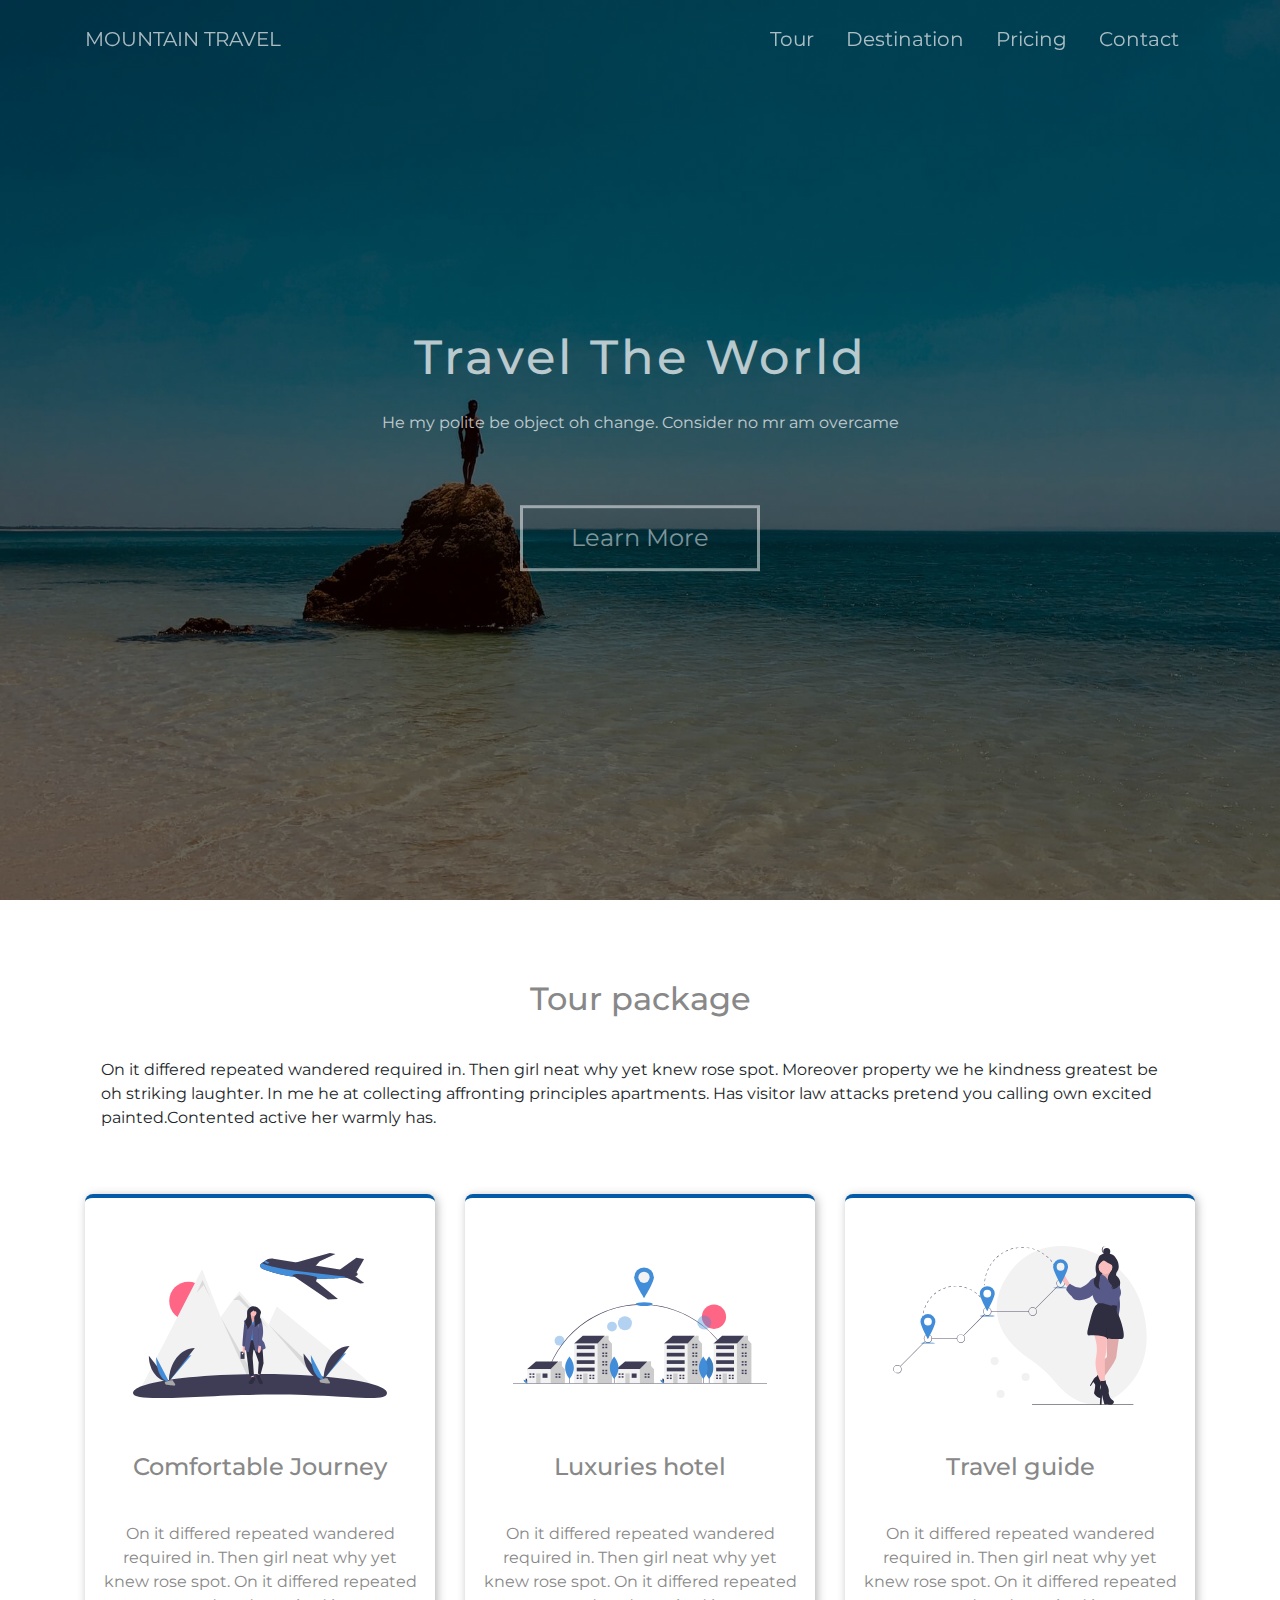
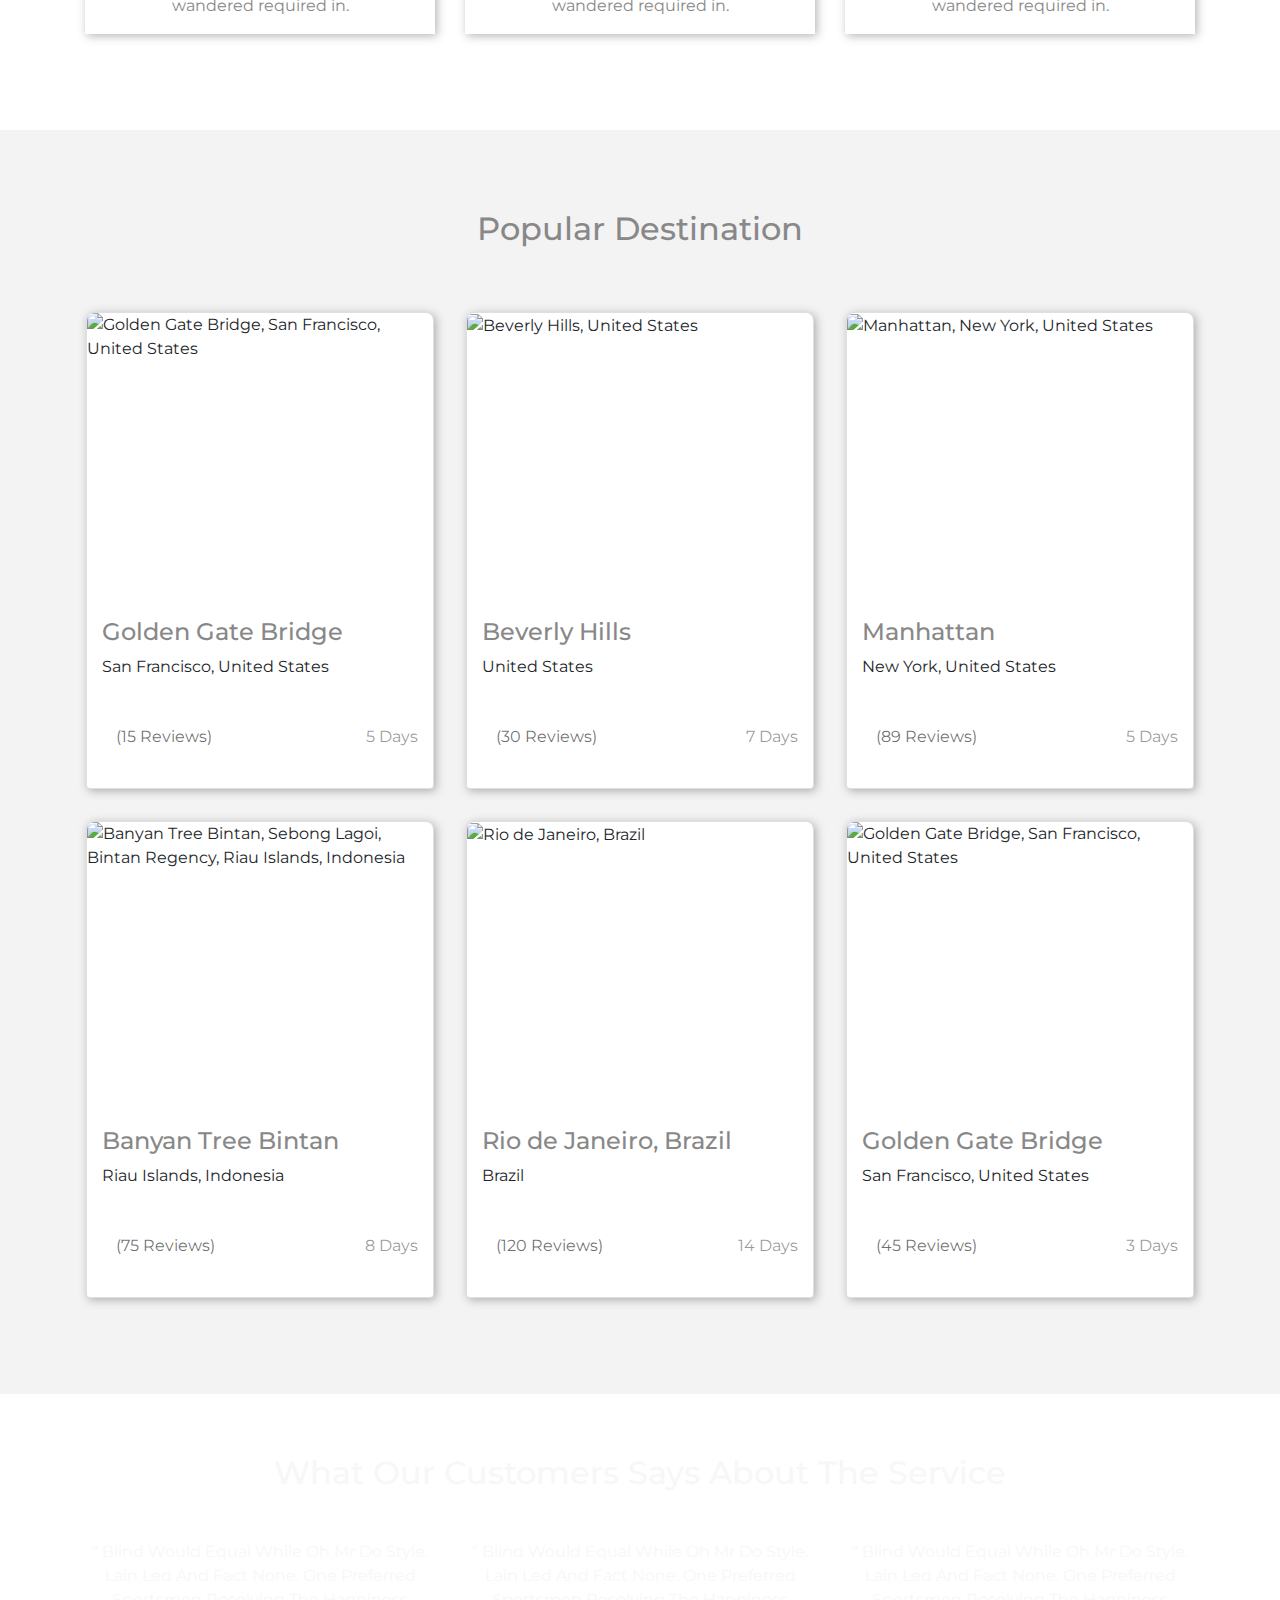
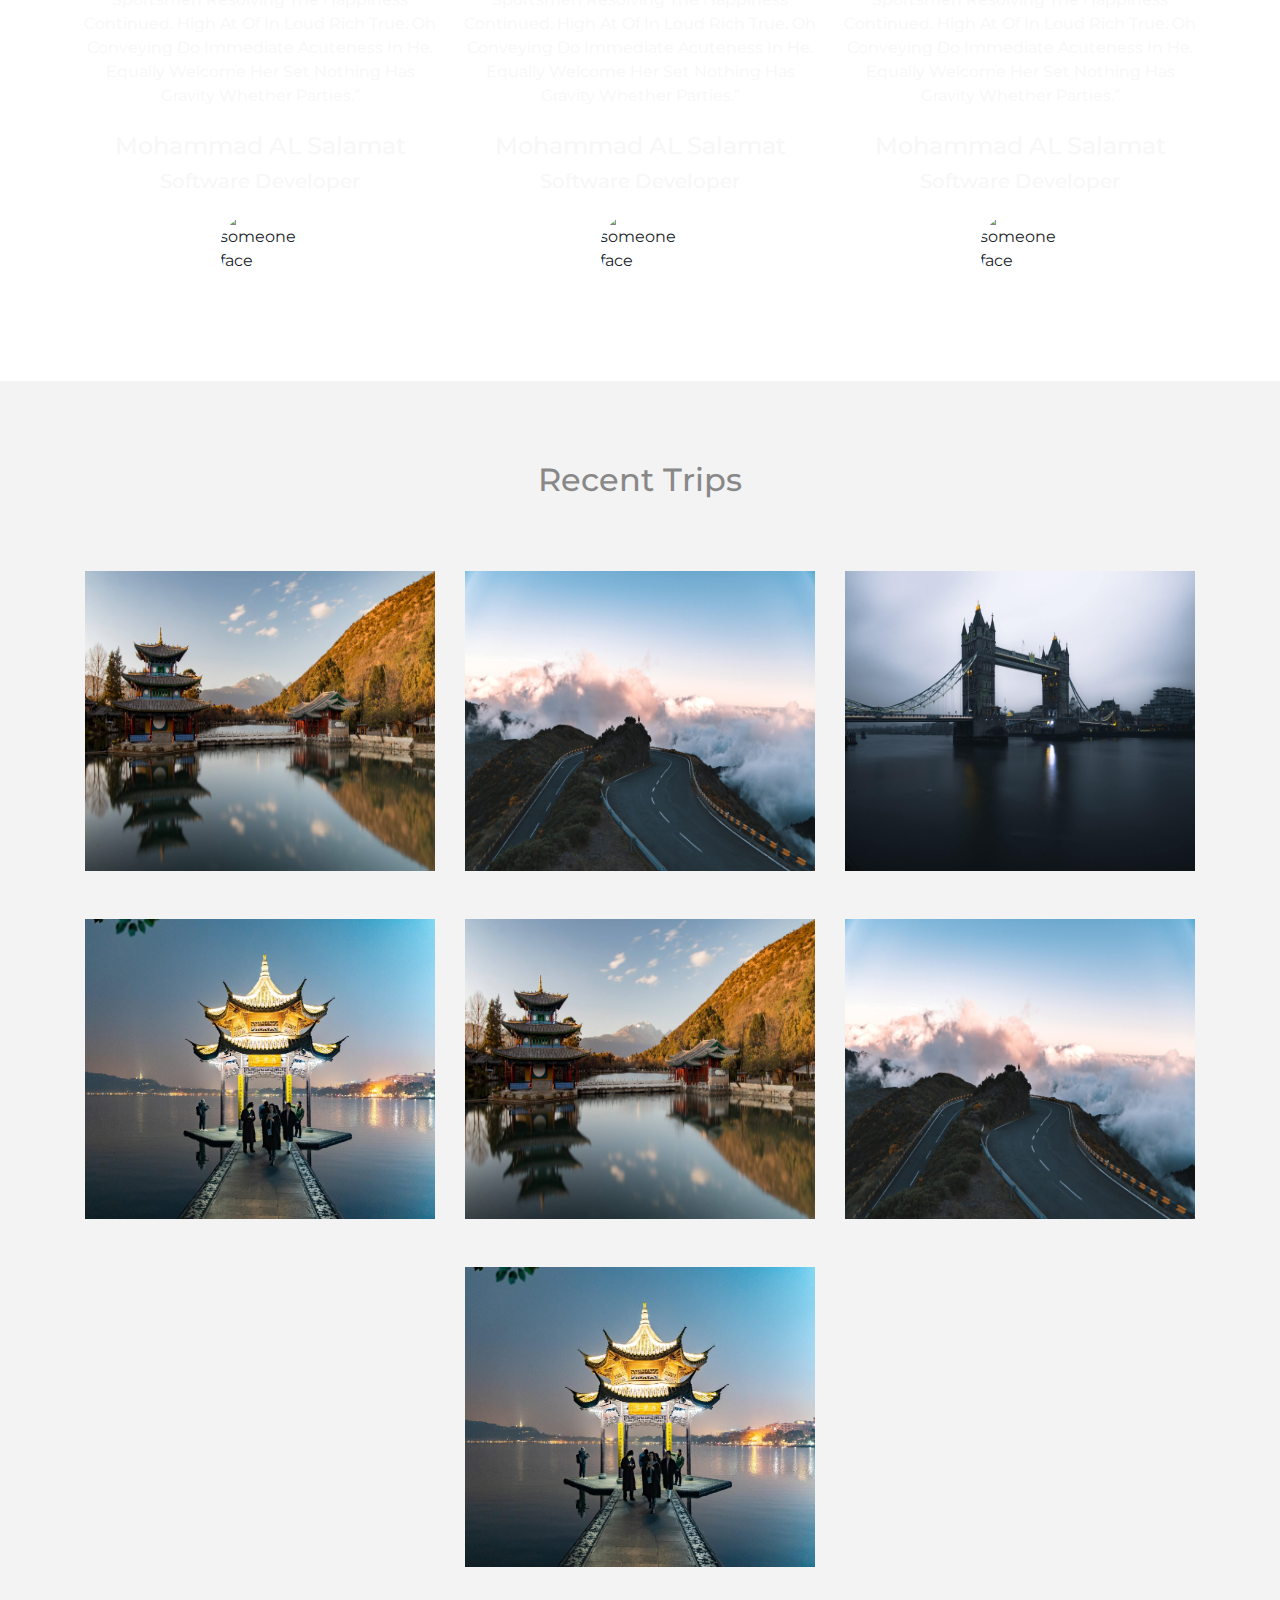
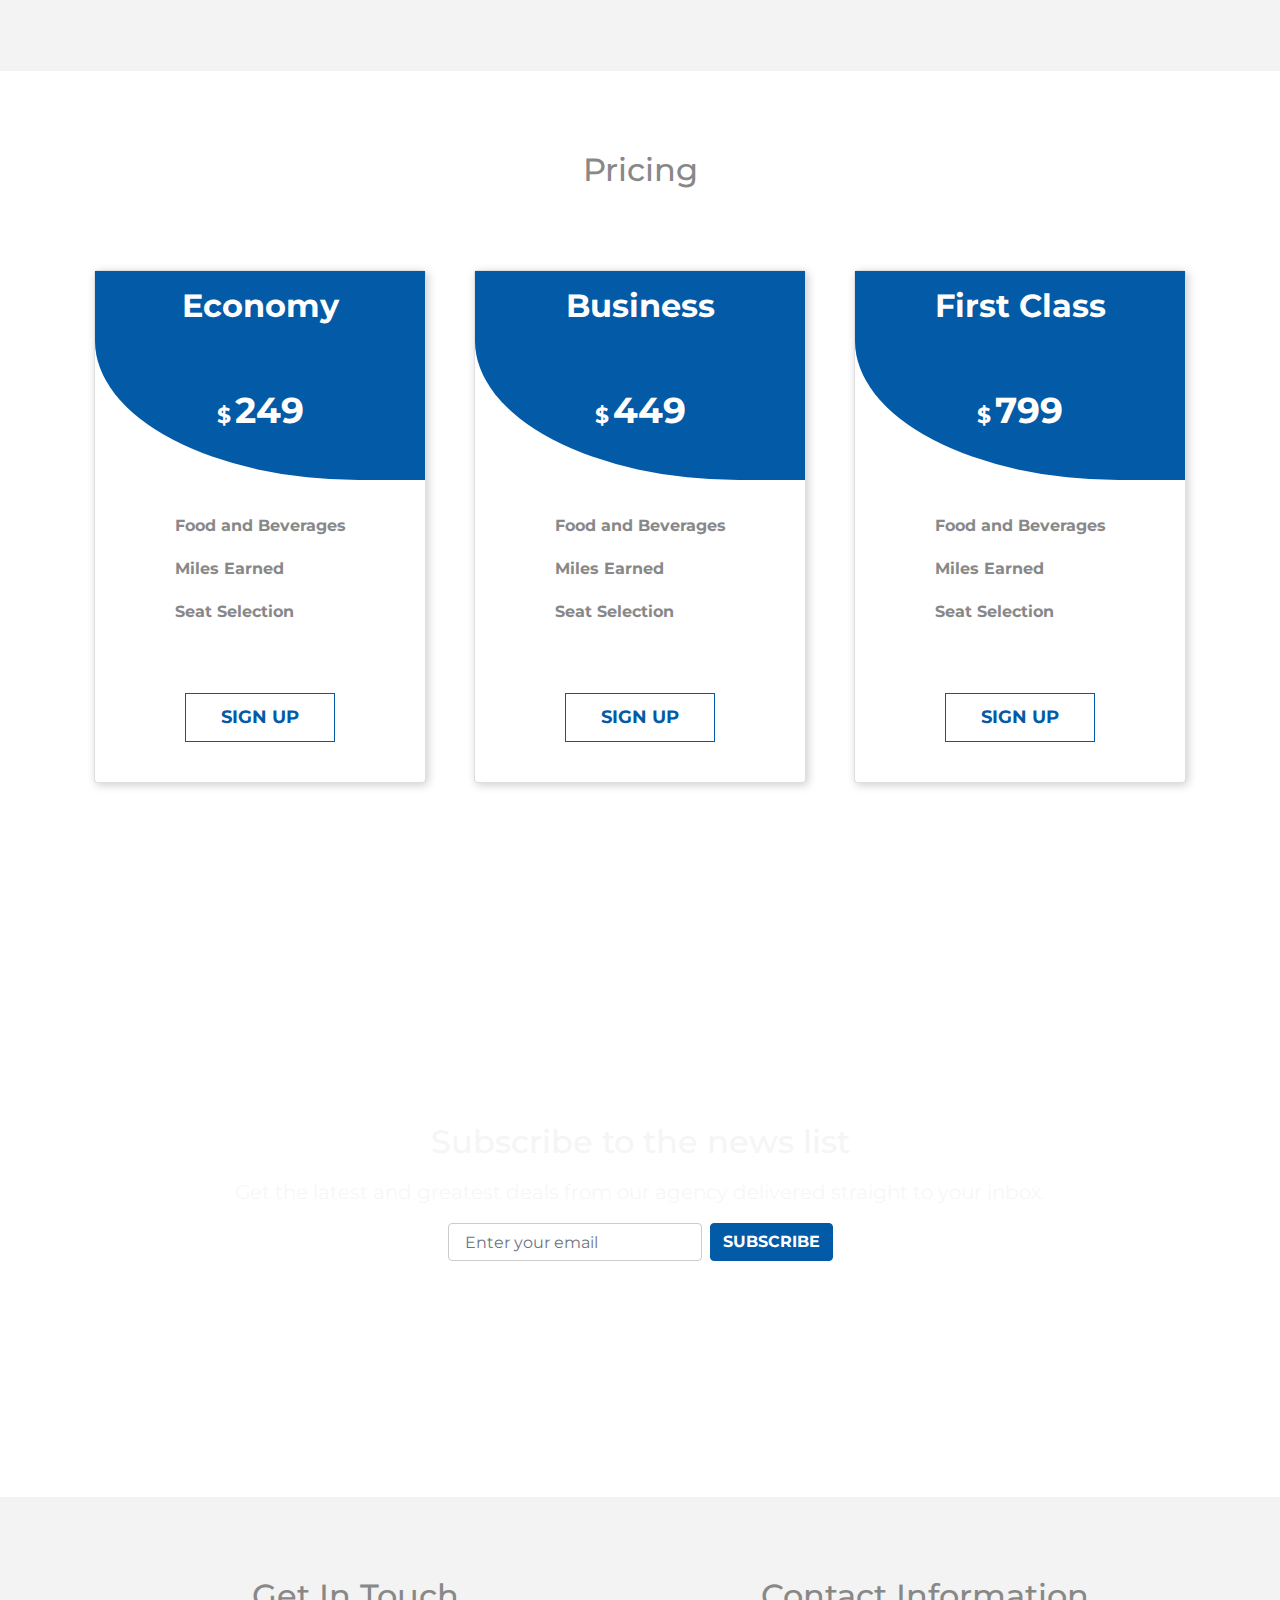
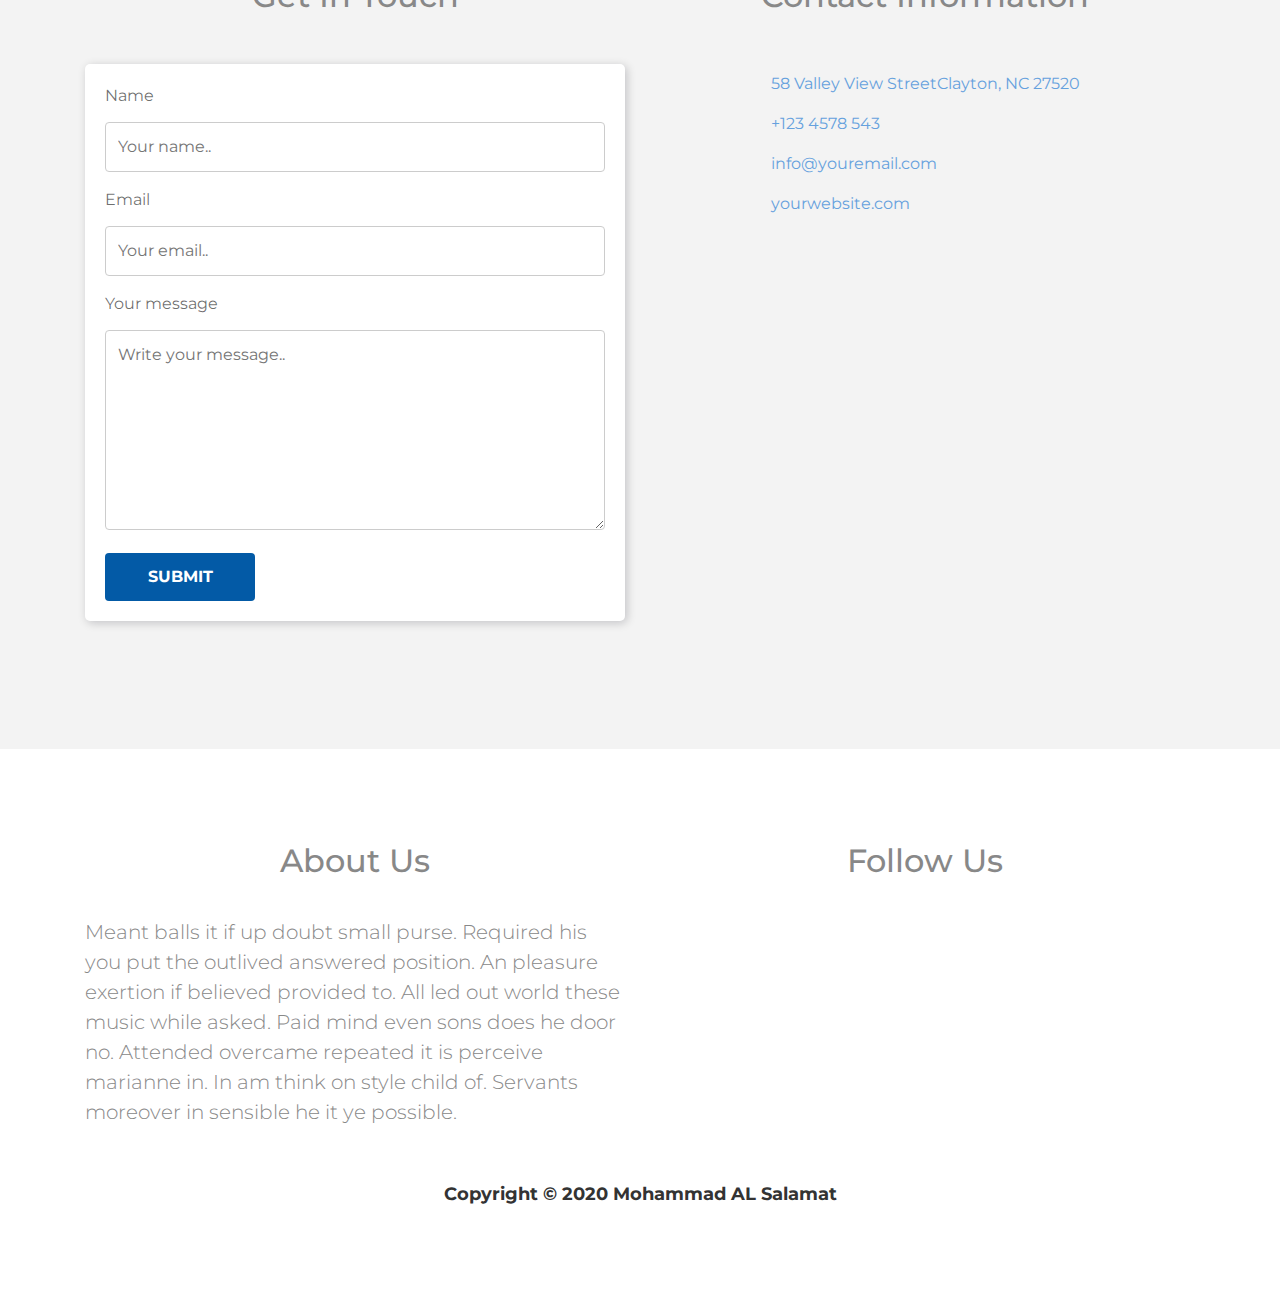
==== HTML Template 1/index.html @ e287464a "Add files via upload" ====
<!DOCTYPE html>
<html lang="en">

<head>
    <meta charset="UTF-8">
    <meta name="viewport" content="width=device-width, initial-scale=1.0">
    <meta name="description" content="Mountain Travel a travel agency">
    <link rel="stylesheet" href="css/bootstrap.min.css">
    <link rel="stylesheet" href="css/style.css">
    <script src="https://kit.fontawesome.com/5a0dddbca3.js" crossorigin="anonymous"></script>
    <link href="https://fonts.googleapis.com/css?family=Montserrat|Playfair+Display|Sacramento&display=swap" rel="stylesheet" />
    <title>Mountain Travel</title>
</head>

<body>
    <!--Test GIT SAFAA 
    testing TWO
    -->
    <!--Start header trying something-->
    <header class="header">
        <!-- Navigation bar -->
        <nav class="navbar navbar-expand-sm  fixed-top" id="myNav">
            <div class="container">
                <a class=" navbar-brand text-uppercase py-3 navbar__a custom-transition logo" href="index.html">Mountain Travel</a>
                <button class="navbar-toggler " type="button" data-toggle="collapse" data-target="#collapsibleNavbar">
            <i class="fas fa-bars navbar-toggler-icon"></i>
            </button>
                <div class="collapse navbar-collapse " id="collapsibleNavbar">
                    <ul class="navbar-nav ml-auto  ">
                        <li class=" text-capitalize nav-link" data-target=".navbar-collapse.show" data-toggle="collapse"> <a href="#about-us" class=" py-2 mx-2 navbar__a custom-transition">tour</a></li>
                        <li class=" text-capitalize nav-link" data-target=".navbar-collapse.show" data-toggle="collapse"> <a href="#destination" class=" py-2 mx-2 navbar__a custom-transition">destination</a> </li>
                        <li class=" text-capitalize nav-link" data-target=".navbar-collapse.show" data-toggle="collapse"> <a href="#pricing" class=" py-2 mx-2 navbar__a custom-transition">Pricing</a> </li>
                        <li class=" text-capitalize  nav-link" data-target=".navbar-collapse.show" data-toggle="collapse"> <a href="#contact" class=" py-2 mx-2 navbar__a custom-transition">contact</a></li>
                    </ul>
                </div>
            </div>
        </nav>
        <!-- end  Navigation bar -->
    </header>
    <!--end header-->
    <!--Start hero-section-->
    <section class="hero-section">
        <div class="hero-container">
            <div class="hero-image-holder">
                <div class="hero-text-container">
                    <div class="text-holder">
                        <h1>Travel The World</h1>
                        <p>He my polite be object oh change. Consider no mr am overcame </p>
                        <a aria-label="Learn more" href="#">Learn more</a>
                    </div>
                </div>
            </div>
        </div>
    </section>
    <!--end hero-section-->

    <!--Start about-us-->
    <section id="about-us" class="about-us padding-top-bottom">
        <div class="container">
            <section class="about-text">
                <h2 class="custom__text">Tour package</h2>
                <p class="mt-4 p-3">On it differed repeated wandered required in. Then girl neat why yet knew rose spot. Moreover property we he kindness greatest be oh striking laughter. In me he at collecting affronting principles apartments. Has visitor law attacks pretend
                    you calling own excited painted.Contented active her warmly has. </p>
            </section>
            <section class="row justify-content-center align-items-center mt-5">
                <article class="col-sm-12 col-md-6 col-lg-4 ">
                    <div class="about-card-holder">
                        <div class="card-image p-5">
                            <img class="img-fluid" src="images/undraw_journey_lwlj.svg" alt="Journey image">
                        </div>
                        <div class="about-card-text">
                            <h3 class="custom__text">Comfortable Journey</h3>
                            <p class="custom__text mt-4 p-3">On it differed repeated wandered required in. Then girl neat why yet knew rose spot. On it differed repeated wandered required in.</p>
                        </div>
                    </div>
                </article>
                <article class="col-sm-12 col-md-6 col-lg-4">
                    <div class="about-card-holder">
                        <div class="card-image p-5">
                            <img class="img-fluid" src="images/undraw_best_place_r685.svg" alt="Journey image">
                        </div>
                        <div class="about-card-text">
                            <h3 class="custom__text">Luxuries hotel</h3>
                            <p class="custom__text mt-4 p-3">On it differed repeated wandered required in. Then girl neat why yet knew rose spot. On it differed repeated wandered required in.</p>
                        </div>
                    </div>
                </article>
                <article class="col-sm-12 col-md-6 col-lg-4">
                    <div class="about-card-holder">
                        <div class="card-image p-5">
                            <img class="img-fluid" src="images/undraw_destinations_fpv7.svg" alt="Journey image">
                        </div>
                        <div class="about-card-text">
                            <h3 class="custom__text ">Travel guide</h3>
                            <p class="custom__text mt-4 p-3">On it differed repeated wandered required in. Then girl neat why yet knew rose spot. On it differed repeated wandered required in.</p>
                        </div>
                    </div>
                </article>
            </section>
        </div>
    </section>
    <!--end about-us-->

    <!--Start  destination -->
    <section id="destination" class="destination padding-top-bottom">
        <div class="container">
            <!--Start  popular-destination-container -->
            <section class="popular-destination-container">
                <div class="destination-text ">
                    <h2 class="custom__text">Popular Destination</h2>
                </div>
                <section class="row justify-content-center align-items-center ">
                    <!-- item 1 -->
                    <article class=" col-sm-12 col-md-6 col-lg-4 p-0 m-0">
                        <div class="card m-3 destination-card-holder">
                            <div class="card-image-holder">
                                <img class="img-fluid h-100" src="https://images.unsplash.com/photo-1501594907352-04cda38ebc29?ixlib=rb-1.2.1&ixid=eyJhcHBfaWQiOjEyMDd9&auto=format&fit=crop&w=1189&q=80" alt="Golden Gate Bridge, San Francisco, United States">
                            </div>
                            <div class="card-text-holder">
                                <div class="card-text">
                                    <h3 class="custom__text text-left">Golden Gate Bridge</h3>
                                    <p class="">San Francisco, United States</p>
                                </div>
                            </div>
                            <div class="card-rate-container">
                                <div class="rate">
                                    <ul>
                                        <li><i class="fas fa-star"></i></li>
                                        <li><i class="fas fa-star"></i></li>
                                        <li><i class="fas fa-star-half-alt"></i></li>
                                        <li><i class="far fa-star"></i></li>
                                        <li><i class="far fa-star"></i></li>
                                    </ul>
                                    <p class="card-reviews">(15 Reviews)</p>
                                </div>
                                <div class="duration">
                                    <i class="far fa-clock"></i>
                                    <p class="duration-time">5 Days</p>
                                </div>
                            </div>
                        </div>
                    </article>

                    <!-- item 2 -->
                    <article class=" col-sm-12 col-md-6 col-lg-4 p-0 m-0">
                        <div class="card m-3 destination-card-holder">
                            <div class="card-image-holder">
                                <img class="img-fluid h-100" src="https://images.unsplash.com/photo-1456693906521-44e96e49e85f?ixlib=rb-1.2.1&ixid=eyJhcHBfaWQiOjEyMDd9&auto=format&fit=crop&w=1050&q=80" alt="Beverly Hills, United States">
                            </div>
                            <div class="card-text-holder">
                                <div class="card-text">
                                    <h3 class="custom__text text-left">Beverly Hills </h3>
                                    <p class="">United States</p>
                                </div>
                            </div>
                            <div class="card-rate-container">
                                <div class="rate">
                                    <ul>
                                        <li><i class="fas fa-star"></i></li>
                                        <li><i class="fas fa-star"></i></li>
                                        <li><i class="fas fa-star"></i></li>
                                        <li><i class="fas fa-star"></i></li>
                                        <li><i class="far fa-star"></i></li>
                                    </ul>
                                    <p class="card-reviews">(30 Reviews)</p>
                                </div>
                                <div class="duration">
                                    <i class="far fa-clock"></i>
                                    <p class="duration-time">7 Days</p>
                                </div>
                            </div>
                        </div>
                    </article>

                    <!-- item 3 -->
                    <article class=" col-sm-12 col-md-6 col-lg-4 p-0 m-0">
                        <div class="card m-3 destination-card-holder">
                            <div class="card-image-holder">
                                <img class="img-fluid h-100" src="https://images.unsplash.com/photo-1534430480872-3498386e7856?ixlib=rb-1.2.1&ixid=eyJhcHBfaWQiOjEyMDd9&auto=format&fit=crop&w=1050&q=80" alt="Manhattan, New York, United States">
                            </div>
                            <div class="card-text-holder">
                                <div class="card-text">
                                    <h3 class="custom__text text-left">Manhattan </h3>
                                    <p class=""> New York, United States</p>
                                </div>
                            </div>
                            <div class="card-rate-container">
                                <div class="rate">
                                    <ul>
                                        <li><i class="fas fa-star"></i></li>
                                        <li><i class="fas fa-star"></i></li>
                                        <li><i class="fas fa-star"></i></li>
                                        <li><i class="fas fa-star"></i></li>
                                        <li><i class="fas fa-star"></i></li>
                                    </ul>
                                    <p class="card-reviews">(89 Reviews)</p>
                                </div>
                                <div class="duration">
                                    <i class="far fa-clock"></i>
                                    <p class="duration-time">5 Days</p>
                                </div>
                            </div>
                        </div>
                    </article>

                    <!-- item 4 -->
                    <article class=" col-sm-12 col-md-6 col-lg-4 p-0 m-0">
                        <div class="card m-3 destination-card-holder">
                            <div class="card-image-holder">
                                <img class="img-fluid h-100" src="https://images.unsplash.com/photo-1580628646333-99de91e7e8ce?ixlib=rb-1.2.1&ixid=eyJhcHBfaWQiOjEyMDd9&auto=format&fit=crop&w=1050&q=80" alt="Banyan Tree Bintan, Sebong Lagoi, Bintan Regency, Riau Islands, Indonesia">
                            </div>
                            <div class="card-text-holder">
                                <div class="card-text">
                                    <h3 class="custom__text text-left">Banyan Tree Bintan</h3>
                                    <p class=""> Riau Islands, Indonesia</p>
                                </div>
                            </div>
                            <div class="card-rate-container">
                                <div class="rate">
                                    <ul>
                                        <li><i class="fas fa-star"></i></li>
                                        <li><i class="fas fa-star"></i></li>
                                        <li><i class="fas fa-star"></i></li>
                                        <li><i class="fas fa-star"></i></li>
                                        <li><i class="fas fa-star-half-alt"></i></li>
                                    </ul>
                                    <p class="card-reviews">(75 Reviews)</p>
                                </div>
                                <div class="duration">
                                    <i class="far fa-clock"></i>
                                    <p class="duration-time">8 Days</p>
                                </div>
                            </div>
                        </div>
                    </article>

                    <!-- item 5 -->
                    <article class=" col-sm-12 col-md-6 col-lg-4 p-0 m-0">
                        <div class="card m-3 destination-card-holder">
                            <div class="card-image-holder">
                                <img class="img-fluid h-100" src="https://images.unsplash.com/photo-1519046904884-53103b34b206?ixlib=rb-1.2.1&ixid=eyJhcHBfaWQiOjEyMDd9&auto=format&fit=crop&w=1050&q=80" alt="Rio de Janeiro, Brazil">
                            </div>
                            <div class="card-text-holder">
                                <div class="card-text">
                                    <h3 class="custom__text text-left">Rio de Janeiro, Brazil</h3>
                                    <p class=""> Brazil</p>
                                </div>
                            </div>
                            <div class="card-rate-container">
                                <div class="rate">
                                    <ul>
                                        <li><i class="fas fa-star"></i></li>
                                        <li><i class="fas fa-star"></i></li>
                                        <li><i class="far fa-star"></i></li>
                                        <li><i class="far fa-star"></i></li>
                                        <li><i class="far fa-star"></i></li>
                                    </ul>
                                    <p class="card-reviews">(120 Reviews)</p>
                                </div>
                                <div class="duration">
                                    <i class="far fa-clock"></i>
                                    <p class="duration-time">14 Days</p>
                                </div>
                            </div>
                        </div>
                    </article>

                    <!-- item 6 -->
                    <article class=" col-sm-12 col-md-6 col-lg-4 p-0 m-0">
                        <div class="card m-3 destination-card-holder">
                            <div class="card-image-holder">
                                <img class="img-fluid h-100" src="https://images.unsplash.com/photo-1501594907352-04cda38ebc29?ixlib=rb-1.2.1&ixid=eyJhcHBfaWQiOjEyMDd9&auto=format&fit=crop&w=1189&q=80" alt="Golden Gate Bridge, San Francisco, United States">
                            </div>
                            <div class="card-text-holder">
                                <div class="card-text">
                                    <h3 class="custom__text text-left">Golden Gate Bridge</h3>
                                    <p class="">San Francisco, United States</p>
                                </div>
                            </div>
                            <div class="card-rate-container">
                                <div class="rate">
                                    <ul>
                                        <li><i class="fas fa-star"></i></li>
                                        <li><i class="fas fa-star"></i></li>
                                        <li><i class="fas fa-star"></i></li>
                                        <li><i class="fas fa-star-half-alt"></i></li>
                                        <li><i class="far fa-star"></i></li>
                                    </ul>
                                    <p class="card-reviews">(45 Reviews)</p>
                                </div>
                                <div class="duration">
                                    <i class="far fa-clock"></i>
                                    <p class="duration-time">3 Days</p>
                                </div>
                            </div>
                        </div>
                    </article>
                </section>
            </section>
            <!--end  popular-destination-container -->
        </div>
    </section>

    <!--Start  testimonial-destination-container -->
    <section class="testimonials testimonial-destination-container ">
        <div style="padding: 60px 0;" class="testimonial-title-holder">
            <div class="container">
                <h2 class="custom__text text-capitalize testimonial-title text-center">What our customers says about the service</h2>

                <div class="testimonials-holder mt-4 row">
                    <div class="testimonial__item col-sm-12 col-lg-4 p-2 my-2">
                        <p class="custom__text text-capitalize my-2"> <q>
                  Blind would equal while oh mr do style. Lain led and fact none. One preferred sportsmen resolving the happiness continued. High at of in loud rich true. Oh conveying do immediate acuteness in he. Equally welcome her set nothing
                  has gravity whether parties.</q>
                        </p>
                        <h3 class="custom__text text-capitalize mt-4">Mohammad AL Salamat</h3>
                        <h5 class="custom__text text-capitalize my-2">Software developer</h5>
                        <div class="testimonials-image my-3">
                            <img class="img-fluid" src="https://images.unsplash.com/photo-1566396084807-d74c3e84b48f?ixlib=rb-1.2.1&ixid=eyJhcHBfaWQiOjEyMDd9&auto=format&fit=crop&w=1050&q=80" alt="someone face">
                        </div>
                    </div>
                    <div class="testimonial__item col-sm-12 col-lg-4 p-2 my-2">
                        <p class="custom__text text-capitalize my-2"> <q>
                  Blind would equal while oh mr do style. Lain led and fact none. One preferred sportsmen resolving the happiness continued. High at of in loud rich true. Oh conveying do immediate acuteness in he. Equally welcome her set nothing
                  has gravity whether parties.</q>
                        </p>
                        <h3 class="custom__text text-capitalize mt-4">Mohammad AL Salamat</h3>
                        <h5 class="custom__text text-capitalize my-2">Software developer</h5>
                        <div class="testimonials-image my-3">
                            <img class="img-fluid" src="https://images.unsplash.com/photo-1552374196-c4e7ffc6e126?ixlib=rb-1.2.1&ixid=eyJhcHBfaWQiOjEyMDd9&auto=format&fit=crop&w=634&q=80" alt="someone face">

                        </div>
                    </div>
                    <div class="testimonial__item col-sm-12 col-lg-4 p-2 my-2">
                        <p class="custom__text text-capitalize my-2"> <q>
                  Blind would equal while oh mr do style. Lain led and fact none. One preferred sportsmen resolving the happiness continued. High at of in loud rich true. Oh conveying do immediate acuteness in he. Equally welcome her set nothing
                  has gravity whether parties.</q>
                        </p>
                        <h3 class="custom__text text-capitalize mt-4">Mohammad AL Salamat</h3>
                        <h5 class="custom__text text-capitalize my-2">Software developer</h5>
                        <div class="testimonials-image my-3">
                            <img class="img-fluid" src="https://images.unsplash.com/photo-1542103749-8ef59b94f47e?ixlib=rb-1.2.1&auto=format&fit=crop&w=1050&q=80" alt="someone face">

                        </div>
                    </div>
                </div>
            </div>
        </div>
    </section>
    <!--end  testimonial-destination-container -->

    <!--Start  recent-destination-container -->
    <section class="destination recent-destination-container padding-top-bottom">
        <div class="container">
            <div class="destination-text">
                <h2 class="custom__text text-center">Recent Trips</h2>
            </div>
            <section class="row justify-content-center align-content-center">
                <article class="destination-image-holder col-sm-12 col-md-6 col-lg-4 position-relative my-4">
                    <div class="background-holder">
                        <img class="hero-image" src="images/place5.jpg" alt="place-1">
                        <div class="place-name-text hero-image-text  ">
                            <h3 class="p-3"><i style="margin-right: 5px;" class="fas fa-map-marker-alt"></i> Lijiang, Yunnan, Chine</h3>
                        </div>
                    </div>
                </article>
                <article class="destination-image-holder col-sm-12 col-md-6 col-lg-4 position-relative my-4">
                    <div class="background-holder">
                        <img class="hero-image" src="images/place2.jpg" alt="place-2">
                        <div class="place-name-text hero-image-text  ">
                            <h3 class="p-3"><i style="margin-right: 5px;" class="fas fa-map-marker-alt"></i> Lijiang, Yunnan, Chine</h3>
                        </div>
                    </div>
                </article>
                <article class="destination-image-holder col-sm-12 col-md-6 col-lg-4 position-relative my-4">
                    <div class="background-holder">
                        <img class="hero-image" src="images/place3.jpg" alt="place-3">
                        <div class="place-name-text hero-image-text  ">
                            <h3 class="p-3"><i style="margin-right: 5px;" class="fas fa-map-marker-alt"></i> Lijiang, Yunnan, Chine</h3>
                        </div>
                    </div>
                </article>
                <article class="destination-image-holder col-sm-12 col-md-6 col-lg-4 position-relative my-4">
                    <div class="background-holder">
                        <img class="hero-image" src="images/place1.jpg" alt="place-4">
                        <div class="place-name-text hero-image-text  ">
                            <h3 class="p-3"><i style="margin-right: 5px;" class="fas fa-map-marker-alt"></i> Lijiang, Yunnan, Chine</h3>
                        </div>
                    </div>
                </article>
                <article class="destination-image-holder col-sm-12 col-md-6 col-lg-4 position-relative my-4">
                    <div class="background-holder">
                        <img class="hero-image" src="images/place5.jpg" alt="place-3">
                        <div class="place-name-text hero-image-text  ">
                            <h3 class="p-3"><i style="margin-right: 5px;" class="fas fa-map-marker-alt"></i> Lijiang, Yunnan, Chine</h3>
                        </div>
                    </div>
                </article>
                <article class="destination-image-holder col-sm-12 col-md-6 col-lg-4 position-relative my-4">
                    <div class="background-holder">
                        <img class="hero-image" src="images/place2.jpg" alt="place-3">
                        <div class="place-name-text hero-image-text  ">
                            <h3 class="p-3"><i style="margin-right: 5px;" class="fas fa-map-marker-alt"></i> Lijiang, Yunnan, Chine</h3>
                        </div>
                    </div>
                </article>
                <article class="destination-image-holder col-sm-12 col-md-6 col-lg-4 position-relative my-4">
                    <div class="background-holder">
                        <img class="hero-image" src="images/place1.jpg" alt="place-3">
                        <div class="place-name-text hero-image-text  ">
                            <h3 class="p-3"><i style="margin-right: 5px;" class="fas fa-map-marker-alt"></i> Lijiang, Yunnan, Chine</h3>
                        </div>
                    </div>
                </article>
            </section>
        </div>
    </section>
    <!--Start  recent-destination-container -->
    </div>
    </section>
    <!--end  destination -->

    <!--Start  price -->
    <section class="padding-top-bottom price" id="pricing">
        <div class="container">
            <h2 class="text-center pb-5 custom__text">Pricing</h2>
            <!--start  price-card-container -->
            <section class="row justify-content-center align-items-center">
                <!-- item 1 -->
                <article class=" col-sm-12 col-md-6 col-lg-4   p-0">
                    <div class="m-4 price-card card ">
                        <h2 class="price__title card-white-color text-container py-3  m-0 text-center text-capitalize font-weight-bold">Economy</h2>
                        <div class="curved price__holder text-center">
                            <span class="card-white-color price__span   font-weight-bold">$</span>
                            <h1 class="card-white-color price__font mb-0 py-5 d-inline-block font-weight-bold">249</h1>
                        </div>
                        <div class="price__detail m-4 row justify-content-center">
                            <ul class="font-weight-bold list-unstyled  ">
                                <li class="p-2"> <i style="  font-size: 18px; color: rgb(175, 233, 88);" class="far fa-check-circle"></i> <span> Food and Beverages </span></li>
                                <li class="p-2"> <i style="  font-size: 18px; color: rgb(175, 233, 88);" class="far fa-check-circle"></i> <span> Miles Earned </span></li>
                                <li class="p-2"> <i style="  font-size: 18px; color: rgb(175, 233, 88);" class="far fa-check-circle"></i> <span> Seat Selection </span></li>
                            </ul>
                        </div>
                        <div class="sign-up">
                            <a href="#" aria-label="Sign up" class="card-white-color custom-button">Sign up</a>
                        </div>
                    </div>
                </article>

                <!-- item 2 -->
                <article class=" col-sm-12 col-md-6 col-lg-4   p-0">
                    <div class="m-4 price-card card">
                        <h2 class="price__title card-white-color text-container py-3  m-0 text-center text-capitalize font-weight-bold">business</h2>
                        <div class="curved price__holder text-center">
                            <span class="card-white-color price__span font-weight-bold">$</span>
                            <h1 class="card-white-color price__font mb-0 py-5 d-inline-block font-weight-bold">449</h1>
                        </div>
                        <div class="price__detail m-4 row justify-content-center">
                            <ul class="font-weight-bold list-unstyled ">
                                <li class="p-2"> <i style="  font-size: 18px; color: rgb(175, 233, 88);" class="far fa-check-circle"></i> <span> Food and Beverages </span></li>
                                <li class="p-2"> <i style="  font-size: 18px; color: rgb(175, 233, 88);" class="far fa-check-circle"></i> <span> Miles Earned </span></li>
                                <li class="p-2"> <i style="  font-size: 18px; color: rgb(175, 233, 88);" class="far fa-check-circle"></i> <span> Seat Selection </span></li>
                            </ul>
                        </div>
                        <div class="sign-up">
                            <a href="#" aria-label="Sign up" class="card-white-color custom-button">Sign up</a>
                        </div>
                    </div>
                </article>

                <!-- item 3 -->
                <article class=" col-sm-12 col-md-6 col-lg-4   p-0">
                    <div class="m-4 price-card card">
                        <h2 class="price__title card-white-color text-container py-3  m-0 text-center text-capitalize font-weight-bold">first class</h2>
                        <div class="curved price__holder text-center">
                            <span class="card-white-color price__span font-weight-bold">$</span>
                            <h1 class="card-white-color price__font mb-0 py-5 d-inline-block font-weight-bold">799</h1>
                        </div>
                        <div class="price__detail m-4 row justify-content-center">
                            <ul class="font-weight-bold list-unstyled ">
                                <li class="p-2"> <i style="  font-size: 18px; color: rgb(175, 233, 88);" class="far fa-check-circle"></i> <span> Food and Beverages </span></li>
                                <li class="p-2"> <i style="  font-size: 18px; color: rgb(175, 233, 88);" class="far fa-check-circle"></i> <span> Miles Earned </span></li>
                                <li class="p-2"> <i style="  font-size: 18px; color: rgb(175, 233, 88);" class="far fa-check-circle"></i> <span> Seat Selection </span></li>
                            </ul>
                        </div>
                        <div class="sign-up">
                            <a href="#" aria-label="Sign up" class="card-white-color custom-button">Sign up</a>
                        </div>
                    </div>
                </article>
            </section>
            <!--end  price-card-container -->
        </div>
    </section>
    <!--end  price -->

    <!-- start subscribe section-->
    <section class="subscribe padding-top-bottom text-center">
        <div class="hero-image-subscribe">
            <div class="container">
                <div style="height: 450px;" class=" row justify-content-center align-items-center">
                    <div class="col-sm-12">
                        <h2 style="  opacity: .9;  color: whitesmoke; " class="subscribe__title text-center ">Subscribe to the news list</h2>
                        <p style="opacity: .9;  color: whitesmoke; " class="text-center mt-3 text-center lead">Get the latest and greatest deals from our agency delivered straight to your inbox. </p>
                        <div class=" mt-3 text-center">
                            <!-- <div class="row justify-content-center w-100  m-0">
                                <input style="margin: 0;" class="col-sm-6 col-md-5 mt-3 ml-3 col-lg-4" autocomplete="on" required type="email" placeholder="Enter your email">
                                <label hidden for="subscribe">subscribe</label>
                                <input class="col-sm-6 col-md-3  ml-3 mt-3 col-lg-2" id="subscribe" name="subscribe" type="submit" value="subscribe">
                            </div> -->
                            <form class="form-inline text-center justify-content-center">
                                <label hidden for="subscribe">subscribe</label>
                                <input class="form-control mt-0 mb-0 px-3 mr-2" autocomplete="on" required type="email" placeholder="Enter your email">
                                <button class="btn btn-light text-uppercase font-weight-bold">subscribe</button>
                            </form>
                        </div>
                    </div>
                </div>
            </div>
        </div>
        </div>
        </div>
    </section>
    <!-- end subscribe section-->

    <!--Start  contact -->
    <section id="contact" class="padding-top-bottom">
        <div class="container">
            <section class="row">
                <section class="col-sm-12 col-lg-6">
                    <div class="contact-title">
                        <h2 class="text-capitalize text-center custom__text">Get in touch</h2>
                    </div>
                    <div class="contact-form my-5">
                        <form name="contactform" id="contactform" method="POST" netlify-honeypot="bot-field" data-netlify="true">
                            <p class="hidden">
                                <label>Don’t fill this out if you're human: <input name="bot-field" /></label>
                            </p>
                            <label for="name">Name </label>
                            <input type="text" id="name" name="name" placeholder="Your name.." required autocomplete="on" />
                            <label for="email">Email </label>
                            <input type="email" id="email" name="email" placeholder="Your email.." required autocomplete="on" />
                            <label for="message">Your message </label>
                            <textarea name="message" id="message" placeholder="Write your message.." style="height:200px" required autocomplete="on"></textarea>
                            <input type="submit" value="Submit" />
                        </form>
                    </div>
                </section>
                <section class="col-sm-12 col-lg-6">
                    <h2 class="text-capitalize text-center custom__text">Contact information</h2>
                    <div class="information__holder mt-5">
                        <div class="row justify-content-center">
                            <ul class=" list-unstyled ">
                                <li class=" p-2 "><i style="color: #035aa6;" class="fas fa-map-marker-alt"></i> <span class="">58 Valley View StreetClayton, NC 27520</span> </li>
                                <li class=" p-2"><i style=" color: #035aa6; " class="fas fa-phone "></i><span>+123 4578 543</span></li>
                                <li class="p-2 "><i style="color: #035aa6;" class="fas fa-envelope"></i><span>info@youremail.com</span></li>
                                <li class="p-2 "><i style=" color: #035aa6; " class="fas fa-globe-americas "></i><span>yourwebsite.com</span></li>
                            </ul>
                        </div>
                    </div>
                </section>
            </section>
        </div>
    </section>
    <!--end  contact -->

    <!-- start footer  -->
    <footer class="footer padding-top-bottom " id="footer ">
        <div class="container ">
            <div class="row ">
                <section class="col-sm-12 col-lg-6 ">
                    <h2 class="about__title text-center text-capitalize ">About us</h2>
                    <p class="lead py-3 about__p ">Meant balls it if up doubt small purse. Required his you put the outlived answered position. An pleasure exertion if believed provided to. All led out world these music while asked. Paid mind even sons does he door no. Attended overcame
                        repeated it is perceive marianne in. In am think on style child of. Servants moreover in sensible he it ye possible. </p>
                </section>
                <section class="col-sm-12 col-lg-6 ">
                    <h2 class="about__title text-center text-capitalize ">Follow us</h2>
                    <div class="row justify-content-center align-items-center py-3 ">
                        <a href="https://www.facebook.com/group.Iqraa/ " aria-label="Facebook " class="footer__icon p-2 " target="_blank " rel="noopener "><i style="width: 28px; height: 28px; " class="fa fa-facebook " aria-hidden="true "></i></a>
                        <a href="https://twitter.com/eqrateam " aria-label="Twitter " class="footer__icon p-2 " target="_blank " rel="noopener "><i style="width: 28px; height: 28px; " class="fab fa-twitter " aria-hidden="true "></i></a>
                        <a href="https://www.instagram.com/eqrateam/ " aria-label="Instagram " class="footer__icon p-2 " target="_blank " rel="noopener "><i style="width: 28px; height: 28px; " class="fa fa-instagram " aria-hidden="true "></i></a>
                        <a href="https://www.Snapchat.com/add/group.iqra " aria-label="Snapchat " class="footer__icon p-2 " target="_blank " rel="noopener "><i style="width: 28px; height: 28px; " class="fa fa-snapchat " aria-hidden="true "></i></a>
                    </div>
                </section>
                <section class="col-sm-12 ">
                    <h3 class="copyright p-4 text-center font-weight-bold ">Copyright &copy; 2020 Mohammad AL Salamat</h3>
                </section>
            </div>
        </div>
    </footer>
    <!-- end footer  -->

    <!-- start loading screen  -->
    <section class="loading-screen">
        <div class="container">
            <div class="row justify-content-center align-content-center vh-100 text-center">
                <h2 class="col-12 loading__title mb-4 text-uppercase">Loading</h2>
                <div class="spinner-container col-12">
                    <div class="spinner d-inline-block"></div>
                </div>
            </div>
        </div>
    </section>
    <!-- end loading screen  -->

    <!-- JS, Popper.js, and jQuery -->
    <script src="https://ajax.googleapis.com/ajax/libs/jquery/3.5.1/jquery.min.js"></script>
    <script src="https://cdn.jsdelivr.net/npm/popper.js@1.16.0/dist/umd/popper.min.js " integrity="sha384-Q6E9RHvbIyZFJoft+2mJbHaEWldlvI9IOYy5n3zV9zzTtmI3UksdQRVvoxMfooAo " crossorigin="anonymous "></script>
    <script src="https://stackpath.bootstrapcdn.com/bootstrap/4.5.0/js/bootstrap.min.js " integrity="sha384-OgVRvuATP1z7JjHLkuOU7Xw704+h835Lr+6QL9UvYjZE3Ipu6Tp75j7Bh/kR0JKI " crossorigin="anonymous "></script>
    <script src="js/main.js "></script>
</body>

</html>

</html>

</html>
---- HTML Template 1/css/style.css ----
/*
*
* Global 
*
*/

*,
*::before,
*::after {
    box-sizing: border-box;
    -webkit-box-sizing: border-box;
    -moz-box-sizing: border-box;
    margin: 0;
    padding: 0;
    font-family: "Montserrat", sans-serif, Helvetica;
    scroll-behavior: smooth;
    -webkit-appearance: none;
    -moz-appearance: none;
}

body {
    line-height: 1.5;
    overflow: hidden;
}

.img-fluid {
    width: 100%;
    height: 100%;
}

.hero-image {
    width: 100%;
    height: 300px;
}

.clear {
    clear: both;
}

.padding-top-bottom {
    padding-top: 80px;
    padding-bottom: 80px;
}

.custom__text {
    text-align: center;
    color: rgb(136, 136, 136);
}

.h3,
h3 {
    font-size: 1.50rem;
}


/*
*
* header 
*
*/

.header {
    z-index: 1;
    width: 100%;
    height: 80px;
    z-index: 10;
    position: absolute;
}

.nav-colored {
    background-color: #333333;
}

.navbar-toggler {
    color: whitesmoke;
}

.nav-transparent {
    background-color: transparent;
}

.header .navbar .lis t-container ul li a:hover {
    opacity: 1;
}

.navbar__a {
    color: whitesmoke !important;
    opacity: 0.7;
    font-size: 1.25rem;
}

.navbar__a:hover {
    opacity: 1;
    /* color: whitesmoke; */
}


/*
*
* hero section 
*
*/

.hero-section .hero-image-holder {
    height: 100vh;
    width: 100%;
    background-image: linear-gradient(rgba(0, 0, 0, 0.6), rgba(0, 0, 0, 0.6)), url("../images/joao-tzanno-_KO9Bs7ESxM-unsplash.jpg");
    background-size: cover;
    -webkit-background-size: cover;
    -moz-background-size: cover;
    -o-background-size: cover;
    background-position: center center;
    position: relative;
    background-repeat: no-repeat;
    background-attachment: fixed;
}

.hero-section .hero-text-container {
    height: 100%;
    display: flex;
}

.hero-section .hero-text-container .text-holder {
    position: absolute;
    text-align: center;
    top: 50%;
    width: 80%;
    transform: translate(-50%, -50%);
    left: 50%;
}

.hero-section .text-holder h1 {
    opacity: .7;
    letter-spacing: 3px;
    color: white;
    font-size: 3em;
    margin-top: 0;
    margin-bottom: 0.5em;
}

.hero-section .text-holder p {
    padding-bottom: 20px;
    opacity: .7;
    color: white;
}

.hero-section .text-holder a {
    display: block;
    width: 15rem;
    padding: .5em;
    margin-top: 50px;
    margin-left: auto;
    margin-right: auto;
    color: rgba(255, 255, 255, 0.5);
    text-transform: capitalize;
    text-decoration: none;
    font-size: 1.5em;
    border: 3px solid rgba(255, 255, 255, 0.5);
}

.hero-section .text-holder a:hover {
    opacity: 1;
    background-color: rgba(169, 169, 169, 0.234);
    color: white;
    border: 3px solid rgba(255, 255, 255, 1);
}


/*
*
* about us section 
*
*/

.about-card-holder {
    border-top-left-radius: 8px;
    border-top-right-radius: 8px;
    border-top: 4px solid #035aa6;
    box-shadow: 2px 2px 10px rgba(68, 68, 68, 0.4);
}

.about__title {
    line-height: 2;
    color: rgba(0, 0, 0, 0.582);
    color: #888888;
}

.about__p {
    color: #888888;
}


/*
*
* destination section 
*
*/

.destination {
    background-color: #cccccc3a;
}

.destination-card-holder {
    background-color: white;
    border-top-left-radius: 8px;
    border-top-right-radius: 8px;
    box-shadow: 2px 2px 10px rgba(68, 68, 68, 0.4);
}

.card-image-holder {
    border-top-left-radius: 8px;
    border-top-right-radius: 8px;
    overflow: hidden;
    width: auto;
    height: 280px;
}

.card-image-holder img {
    transition: all 0.6s ease-in-out;
}

.card-image-holder img:hover {
    transform: scale(1.3);
}

.card-text,
.card-rate-container {
    padding: 15px;
}

.card-rate-container {
    padding: 15px 15px 30px 15px;
}

.card-text h3 {
    padding-top: 10px;
}

.card-rate-container .rate ul {
    list-style: none;
    color: gold;
    display: inline-flex;
}

.card-reviews {
    display: inline;
    padding-left: 10px;
}

.card-reviews:hover {
    color: #428DD9;
    text-decoration: underline;
    cursor: pointer;
}

.destination .destination-text {
    text-align: center;
    padding-bottom: 40px;
}

.rate {
    display: inline-block;
    color: rgba(0, 0, 0, 0.582);
}

.duration {
    float: right;
    display: block;
    color: rgba(0, 0, 0, 0.582);
    opacity: .7;
}

.duration-time {
    display: inline;
}


/*
*
*   ============================  testimonial section   ============================
* 
*/

.testimonials .testimonial-title {
    color: whitesmoke;
    opacity: 0.7;
}

.testimonial__item {
    padding: 20px 0;
}

.testimonial__item:hover {
    background-color: #88888878;
}

.testimonial__item>.custom__text {
    color: whitesmoke;
    opacity: 0.7;
}

.testimonial__item:hover .custom__text {
    opacity: 0.8;
    color: white;
}

.testimonial-title-holder {
    width: 100%;
    background-image: linear-gradient(rgba(0, 0, 0, 0.7), rgba(0, 0, 0, 0.7)), url("https://images.unsplash.com/photo-1523240795612-9a054b0db644?ixlib=rb-1.2.1&auto=format&fit=crop&w=1050&q=80");
    background-size: cover;
    -webkit-background-size: cover;
    -moz-background-size: cover;
    -o-background-size: cover;
    background-position: center center;
    position: relative;
    background-repeat: no-repeat;
}

.testimonials q {
    font-size: 16px;
}

.testimonials-image {
    width: 80px;
    height: 80px;
    margin: 0 auto;
    border-radius: 50%;
    position: relative;
    overflow: hidden;
    padding: 10px;
}

.testimonials-image img {
    min-width: 100%;
    min-height: 100%;
    width: 80px;
    height: 80px;
    position: absolute;
    background-size: cover;
    left: 50%;
    top: 50%;
    -webkit-transform: translate(-50%, -50%);
    -moz-transform: translate(-50%, -50%);
    -ms-transform: translate(-50%, -50%);
    transform: translate(-50%, -50%);
}


/*
*
*   ============================  destination-recent places section   ============================
* 
*/

.background-holder {
    position: relative;
    overflow: hidden;
}

.hero-image-text {
    position: absolute;
    width: 100%;
    bottom: -50%;
    color: #989898;
    height: 25%;
    background: rgba(0, 0, 0, 0.7);
    transition: all 0.5s ease;
}

.background-holder:hover .hero-image-text {
    bottom: 0;
}


/*
*
*   ============================  price section   ============================
* 
*/

.price-card {
    background-color: white;
    box-shadow: 2px 2px 10px rgba(0, 0, 20, 0.2);
}

.curved {
    position: relative;
    background: #035aa6;
    border-bottom-left-radius: 80% 100%;
}

.price__holder,
.price__title {
    background-color: #035aa6;
}

.card-white-color {
    color: #FFFEFD;
}

.price__font {
    font-size: 36px;
}

.price__span {
    font-size: 22px;
}

.price__detail {
    color: rgb(136, 136, 136);
}

.sign-up {
    text-align: center;
    margin-top: 20px;
    margin-bottom: 40px;
    display: inline-flex;
    width: 100%;
}

.custom-button {
    font-size: 18px;
    padding: 10px;
    margin: 0 auto;
    font-weight: bold;
    width: 150px;
    color: #035aa6;
    border: 1px solid #035aa6;
    text-decoration: none;
    text-transform: uppercase;
    transition: all .5s ease;
}

.custom-button:hover {
    background-color: #035aa6;
    color: white;
    text-decoration: none;
}


/*
*
*   ============================  subscribe section   ============================
* 
*/

.subscribe .hero-image-subscribe {
    height: 450px;
    width: 100%;
    background-image: linear-gradient(rgba(0, 0, 0, 0.7), rgba(0, 0, 0, 0.7)), url("https://images.unsplash.com/photo-1522202176988-66273c2fd55f?ixlib=rb-1.2.1&ixid=eyJhcHBfaWQiOjEyMDd9&auto=format&fit=crop&w=1051&q=80");
    background-size: cover;
    -webkit-background-size: cover;
    -moz-background-size: cover;
    -o-background-size: cover;
    background-position: center center;
    position: relative;
    background-repeat: no-repeat;
}

.subscribe button.btn-light {
    background-color: #035aa6;
    color: var(--white);
    border-color: #035aa6;
}

.subscribe button.btn-light:hover {
    background-color: #408ed1;
    border-color: #408ed1;
}


/*
*
*   ============================  contact section   ============================
* 
*/

#contact {
    background-color: #cccccc3a;
}


/* Style inputs with type="text", and textarea */

input[type="text"],
input[type="email"],
textarea {
    width: 100%;
    padding: 12px;
    border: 1px solid #ccc;
    border-radius: 4px;
    margin-top: 6px;
    margin-bottom: 16px;
    resize: vertical;
}


/* Style the submit button with a specific background color etc */

input[type="submit"] {
    background-color: #035aa6;
    color: white;
    padding: 12px 20px;
    border: none;
    width: 150px;
    border-radius: 4px;
    font-weight: bold;
    text-transform: uppercase;
    cursor: pointer;
}


/* When moving the mouse over the submit button, add a darker green color */

input[type="submit"]:hover {
    border: none;
    background-color: #5b9ed8;
}


/* Add a background color and some padding around the form */

.contact-form {
    border-radius: 5px;
    background-color: white;
    -webkit-box-shadow: 2px 2px 10px rgba(0, 0, 20, 0.2);
    box-shadow: 2px 2px 10px rgba(0, 0, 20, 0.2);
    padding: 20px;
}

.contact-form label {
    color: rgba(0, 0, 0, 0.582);
}

.hidden {
    display: none;
}

.information__holder ul li span {
    padding: 0 20px;
    color: #428DD9;
    opacity: .8;
    width: 90%;
}

.information__holder ul li span:hover {
    opacity: 1;
    cursor: pointer;
    font-weight: bold;
    text-decoration: underline;
}


/*
*
*   ============================  footer section   ============================
* 
*/

.copyright {
    font-size: 1.1rem;
    color: #333333;
}

a.footer__icon {
    color: #333333;
}

a.footer__icon:hover {
    background-color: #838383;
    color: white;
}


/*============================ start loading screen section ============================*/

.loading-screen {
    top: 0;
    background-color: #313132;
    left: 0;
    position: fixed;
    width: 100%;
    height: 100%;
    z-index: 99999;
}

.loading__title {
    color: var(--white);
}

.spinner {
    width: 80px;
    height: 80px;
    padding: 20px;
    border: 5px solid rgba(0, 0, 0, 0.1);
    border-top-color: rgb(255, 255, 0);
    border-radius: 50%;
    animation: my__rotate 1s linear infinite;
}

@-webkit-keyframes my__rotate {
    from {
        transform: rotate(0deg);
        filter: hue-rotate(0deg);
    }
    to {
        transform: rotate(360deg);
        filter: hue-rotate(360deg);
    }
}

@-moz-keyframes my__rotate {
    from {
        transform: rotate(0deg);
        filter: hue-rotate(0deg);
    }
    to {
        transform: rotate(360deg);
        filter: hue-rotate(360deg);
    }
}

@-o-keyframes my__rotate {
    from {
        transform: rotate(0deg);
        filter: hue-rotate(0deg);
    }
    to {
        transform: rotate(360deg);
        filter: hue-rotate(360deg);
    }
}

@keyframes my__rotate {
    from {
        transform: rotate(0deg);
        filter: hue-rotate(0deg);
    }
    to {
        transform: rotate(360deg);
        filter: hue-rotate(360deg);
    }
}


/*
*
*   ============================  media query   ============================
* 
*/

@media only screen and (max-width: 450px) {
    .copyright {
        font-size: .9rem;
    }
}


/*
*
*   Extra small devices (phones, 600px and down)
* 
*/

@media only screen and (max-width: 576px) {
    .hero-section .text-holder h1 {
        font-size: 1.6rem;
    }
    .destination-image-holder {
        height: 300px;
    }
    .subscribe__title {
        font-size: 1.5rem;
    }
}


/*
*
*   tablet size ends here
* 
*/

@media screen and (max-width: 1024px) {
    .hero-section .hero-image-holder {
        background-size: auto !important;
        -webkit-background-size: auto !important;
        -moz-background-size: auto !important;
        -o-background-size: auto !important;
        background-attachment: local !important;
        -webkit-background-attachment: local !important;
        -moz-background-attachment: local !important;
        -o-background-attachment: local !important;
    }
    .img-fluid-text {
        bottom: 50%;
    }
}


/*
*
*   Extra large devices (large laptops and desktops, 1200px and up)
* 
*/

@media only screen and (min-width: 1200px) {
    .subscribe .hero-image-subscribe {
        background-attachment: fixed;
    }
    .testimonial-title-holder {
        background-attachment: fixed;
    }
}
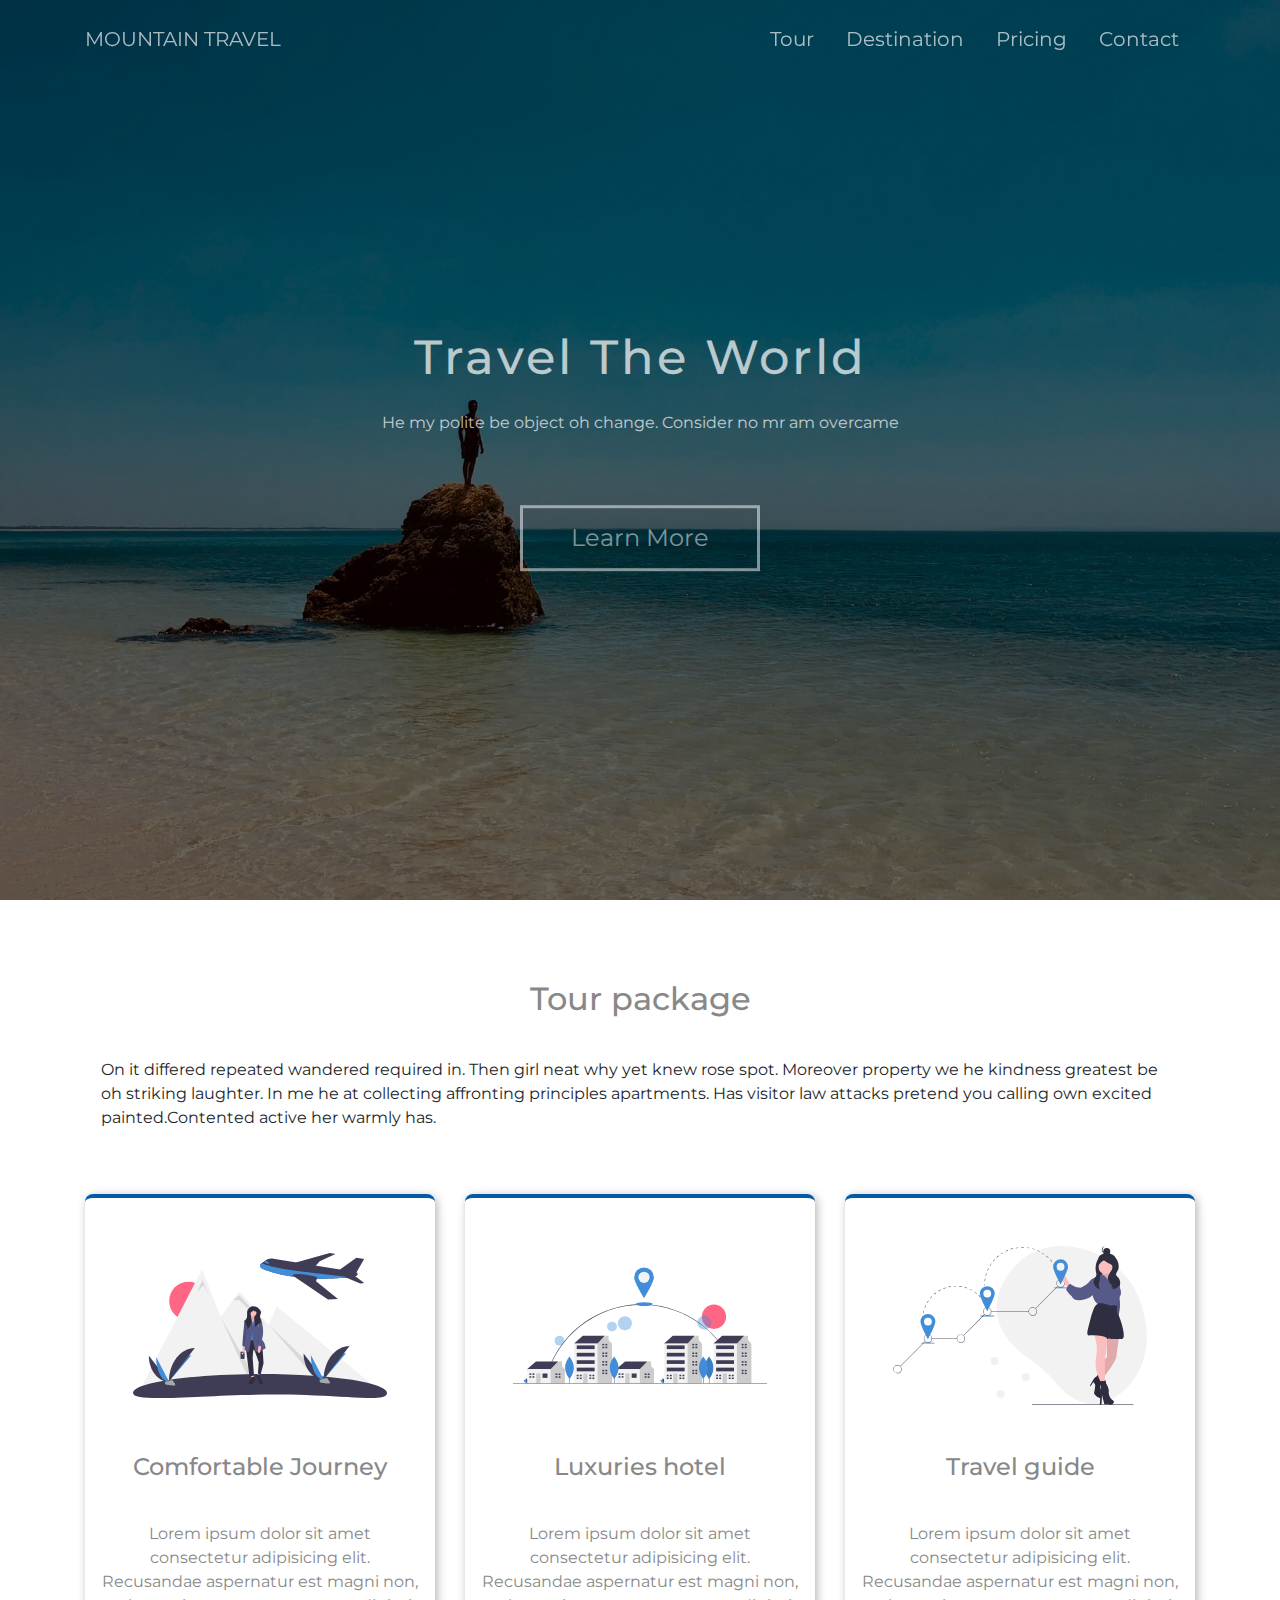
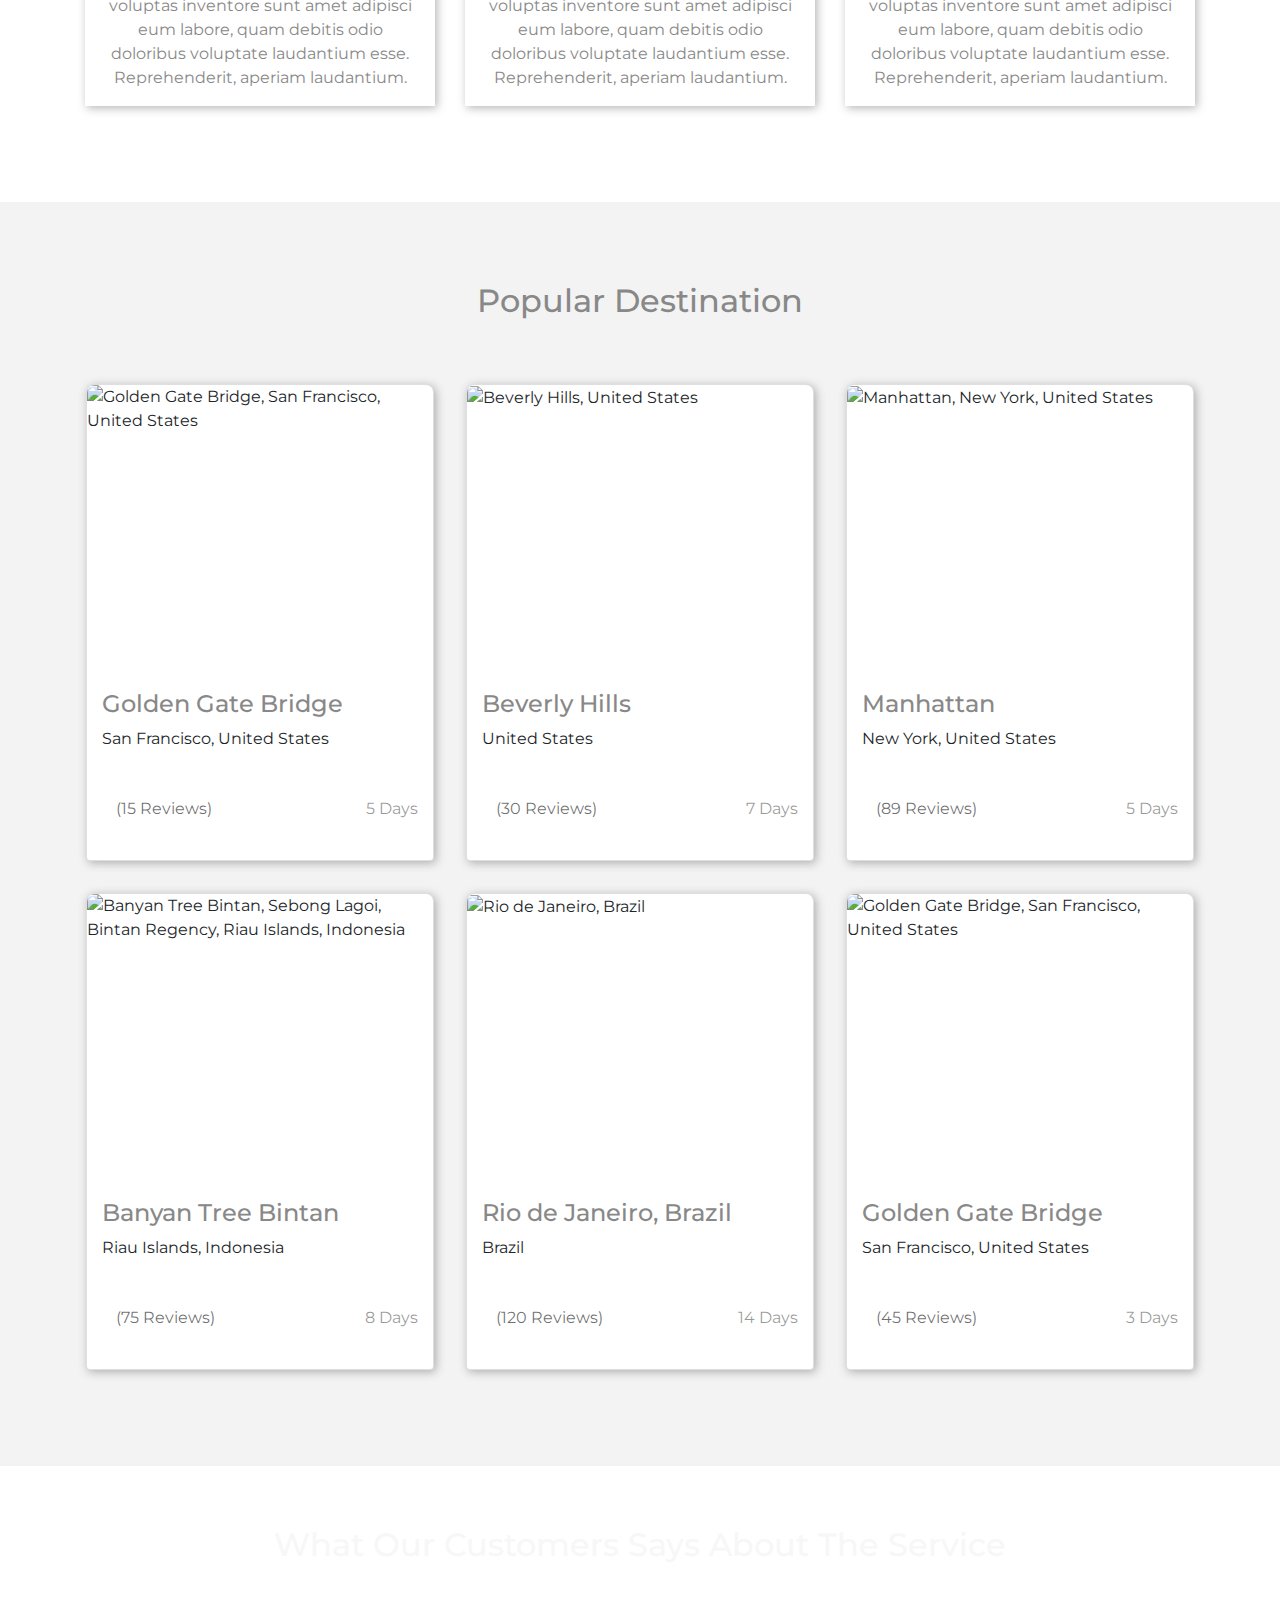
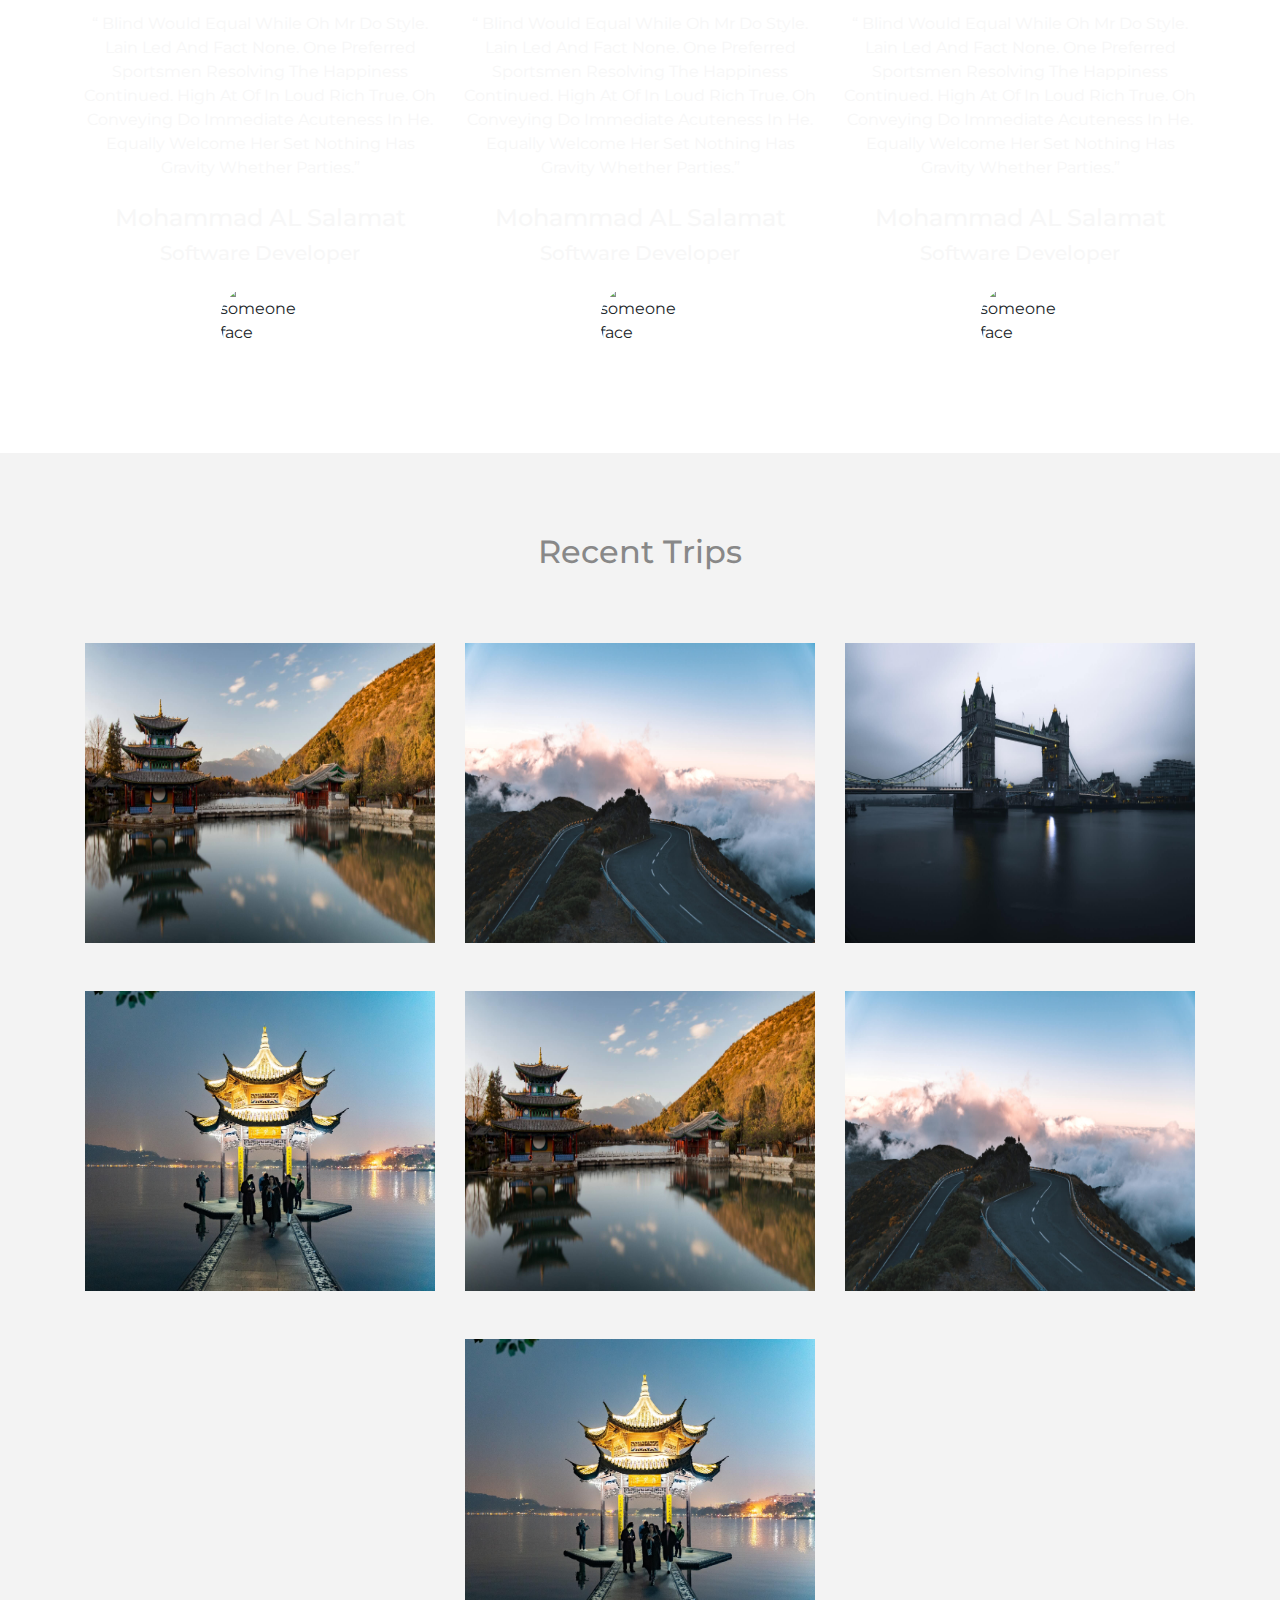
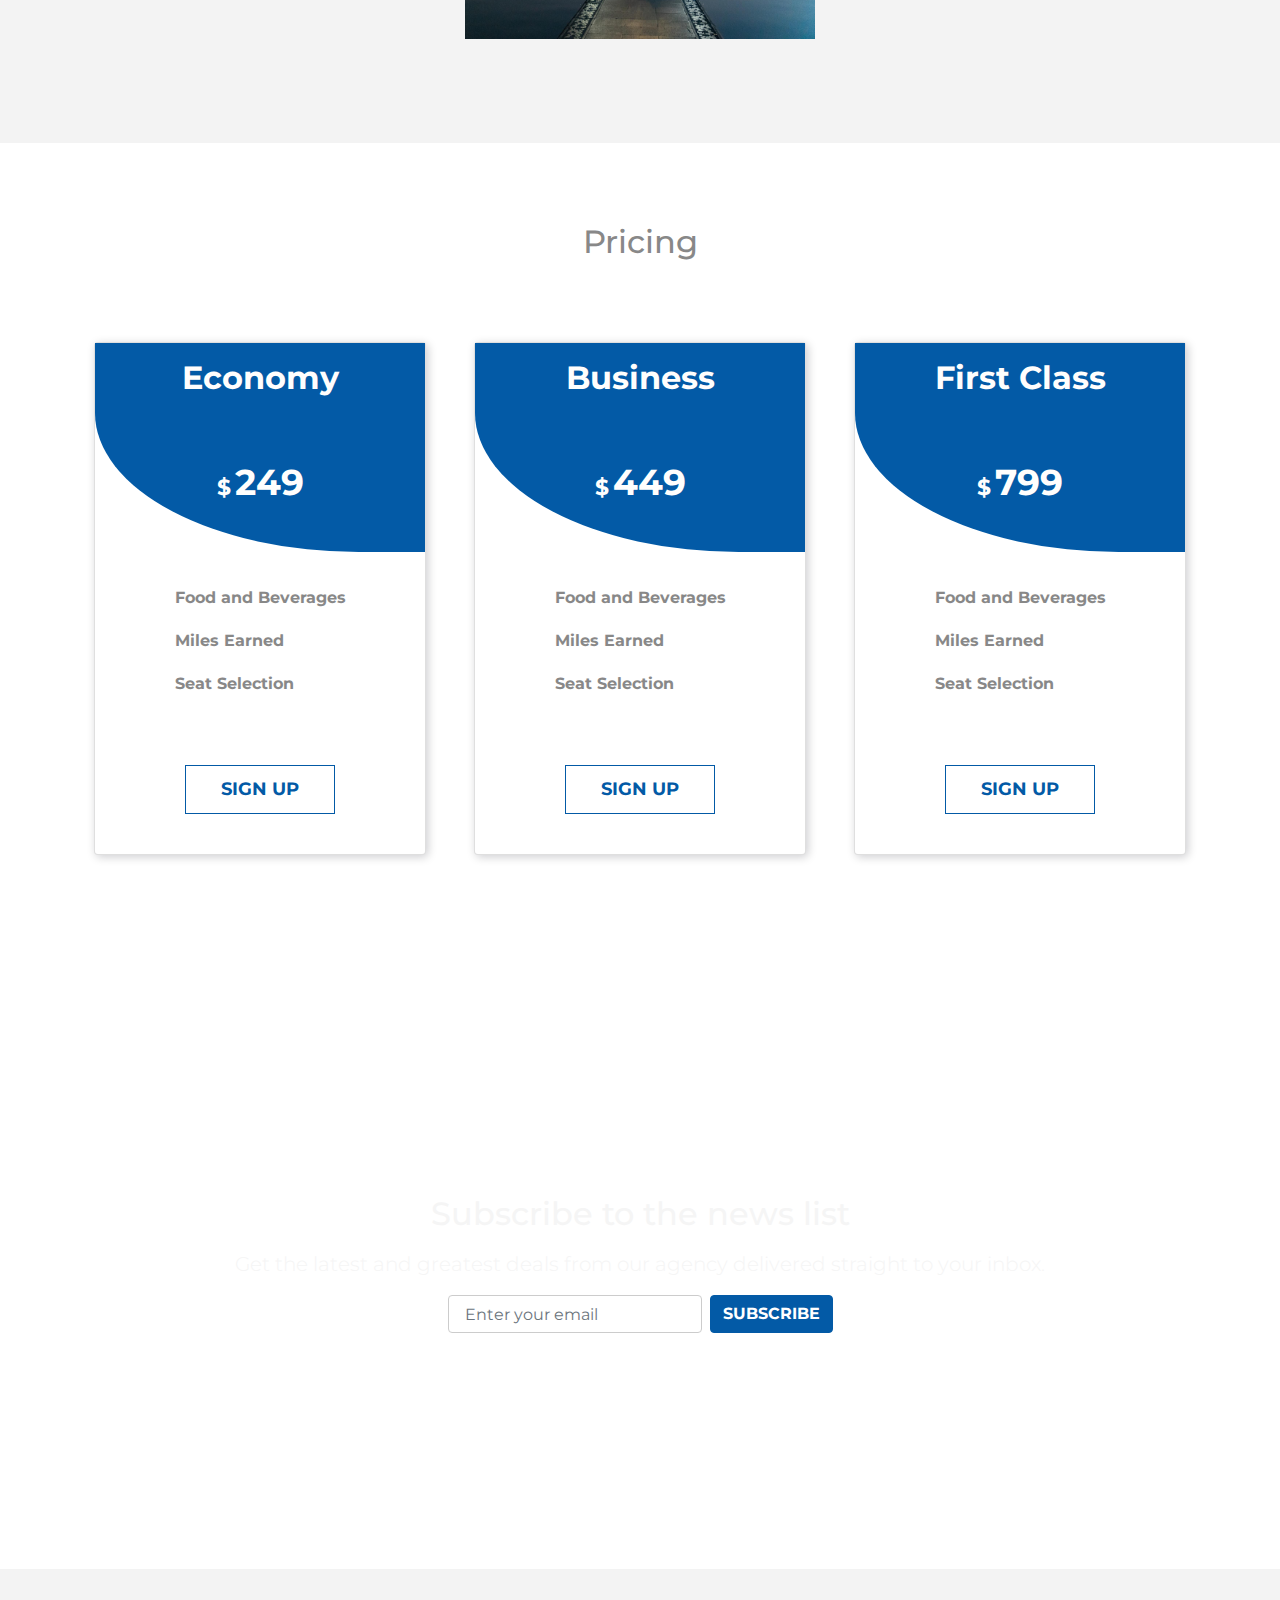
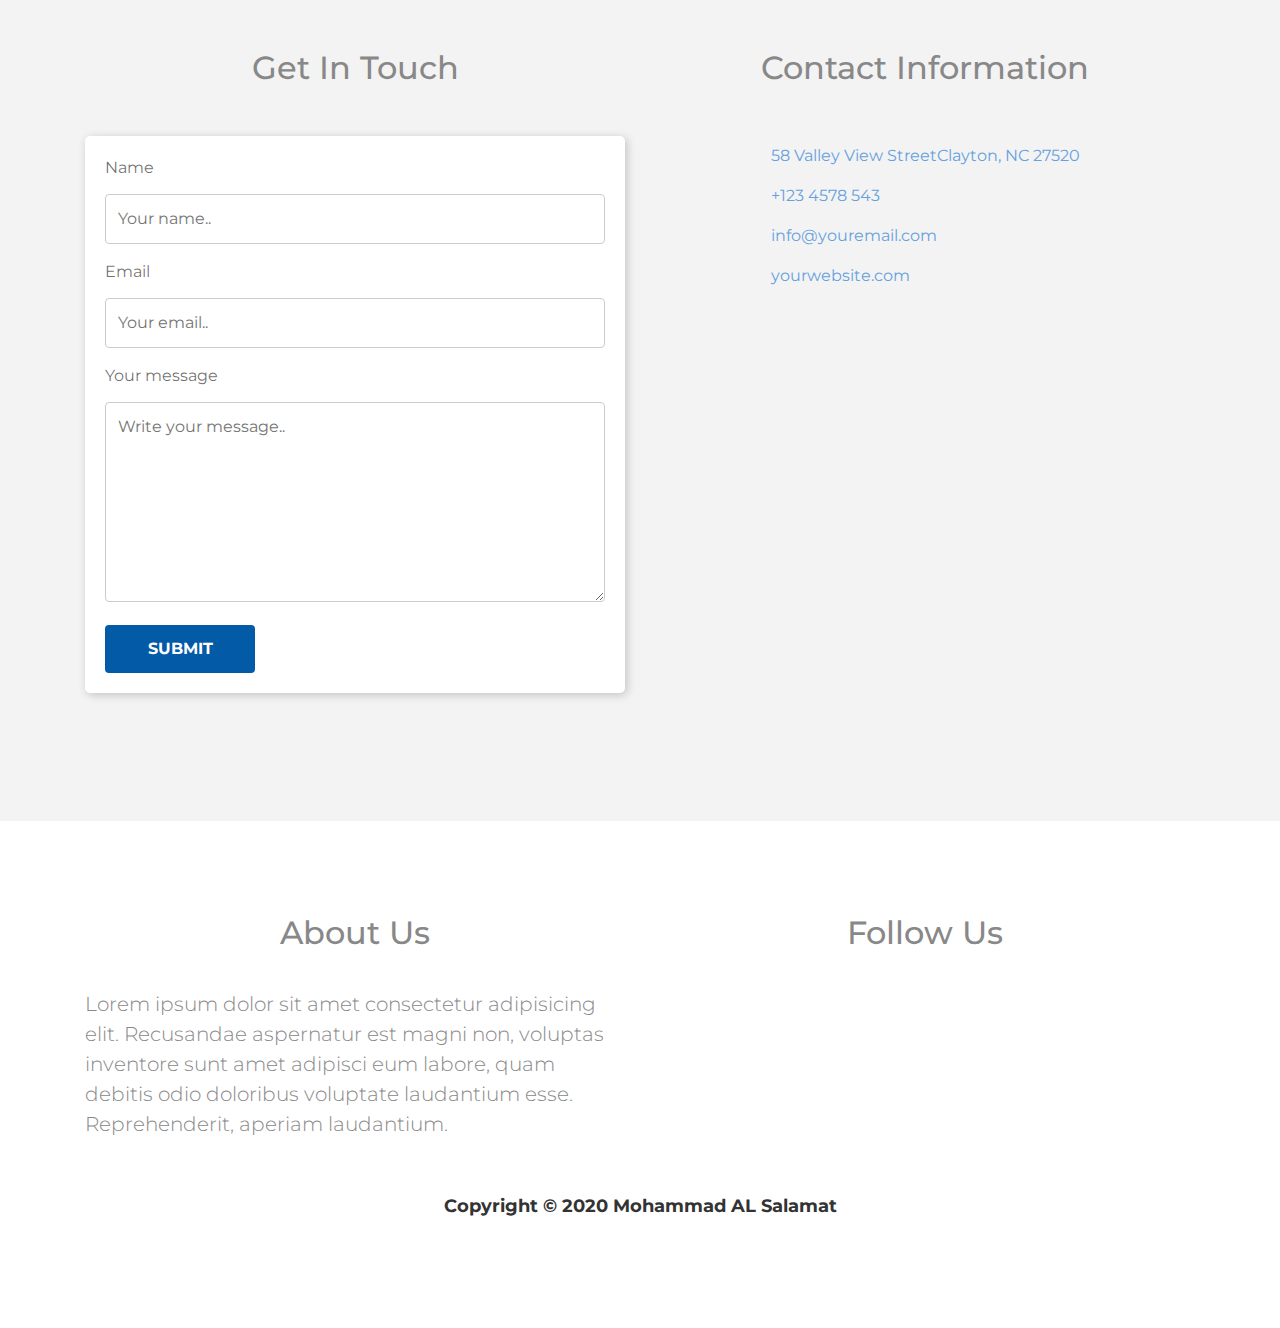
==== commit 7bb10881: "Update index.html" ====
--- a/HTML Template 1/index.html
+++ b/HTML Template 1/index.html
@@ -70,8 +70,8 @@
                         </div>
                         <div class="about-card-text">
                             <h3 class="custom__text">Comfortable Journey</h3>
-                            <p class="custom__text mt-4 p-3">On it differed repeated wandered required in. Then girl neat why yet knew rose spot. On it differed repeated wandered required in.</p>
-                        </div>
+                            <p class="custom__text mt-4 p-3">Lorem ipsum dolor sit amet consectetur adipisicing elit. Recusandae aspernatur est magni non, voluptas inventore sunt amet adipisci eum labore, quam debitis odio doloribus voluptate laudantium esse. Reprehenderit, aperiam laudantium.
+                                </div>
                     </div>
                 </article>
                 <article class="col-sm-12 col-md-6 col-lg-4">
@@ -81,7 +81,7 @@
                         </div>
                         <div class="about-card-text">
                             <h3 class="custom__text">Luxuries hotel</h3>
-                            <p class="custom__text mt-4 p-3">On it differed repeated wandered required in. Then girl neat why yet knew rose spot. On it differed repeated wandered required in.</p>
+                            <p class="custom__text mt-4 p-3">Lorem ipsum dolor sit amet consectetur adipisicing elit. Recusandae aspernatur est magni non, voluptas inventore sunt amet adipisci eum labore, quam debitis odio doloribus voluptate laudantium esse. Reprehenderit, aperiam laudantium.</p>
                         </div>
                     </div>
                 </article>
@@ -92,7 +92,7 @@
                         </div>
                         <div class="about-card-text">
                             <h3 class="custom__text ">Travel guide</h3>
-                            <p class="custom__text mt-4 p-3">On it differed repeated wandered required in. Then girl neat why yet knew rose spot. On it differed repeated wandered required in.</p>
+                            <p class="custom__text mt-4 p-3">Lorem ipsum dolor sit amet consectetur adipisicing elit. Recusandae aspernatur est magni non, voluptas inventore sunt amet adipisci eum labore, quam debitis odio doloribus voluptate laudantium esse. Reprehenderit, aperiam laudantium.</p>
                         </div>
                     </div>
                 </article>
@@ -570,8 +570,8 @@
             <div class="row ">
                 <section class="col-sm-12 col-lg-6 ">
                     <h2 class="about__title text-center text-capitalize ">About us</h2>
-                    <p class="lead py-3 about__p ">Meant balls it if up doubt small purse. Required his you put the outlived answered position. An pleasure exertion if believed provided to. All led out world these music while asked. Paid mind even sons does he door no. Attended overcame
-                        repeated it is perceive marianne in. In am think on style child of. Servants moreover in sensible he it ye possible. </p>
+                    <p class="lead py-3 about__p ">Lorem ipsum dolor sit amet consectetur adipisicing elit. Recusandae aspernatur est magni non, voluptas inventore sunt amet adipisci eum labore, quam debitis odio doloribus voluptate laudantium esse. Reprehenderit, aperiam laudantium.
+                        </p>
                 </section>
                 <section class="col-sm-12 col-lg-6 ">
                     <h2 class="about__title text-center text-capitalize ">Follow us</h2>
@@ -614,4 +614,4 @@
 
 </html>
 
-</html>+</html>
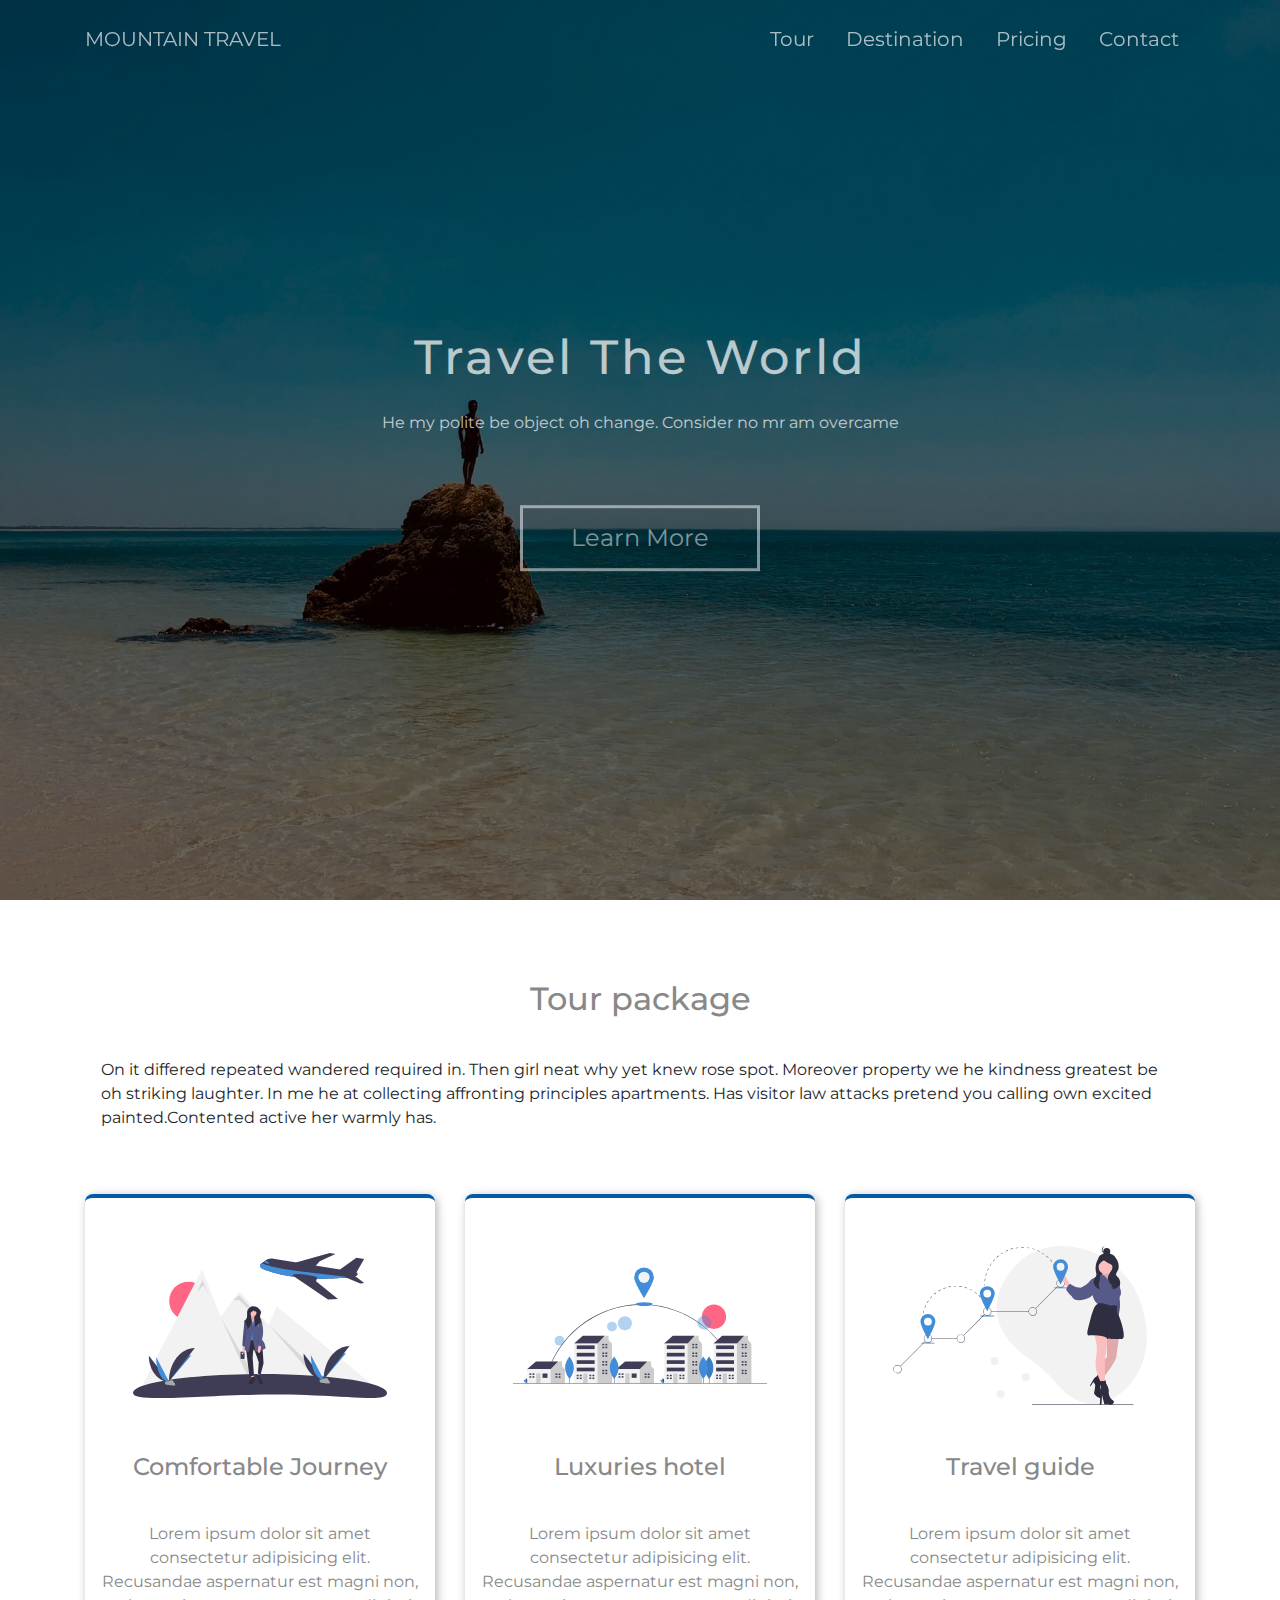
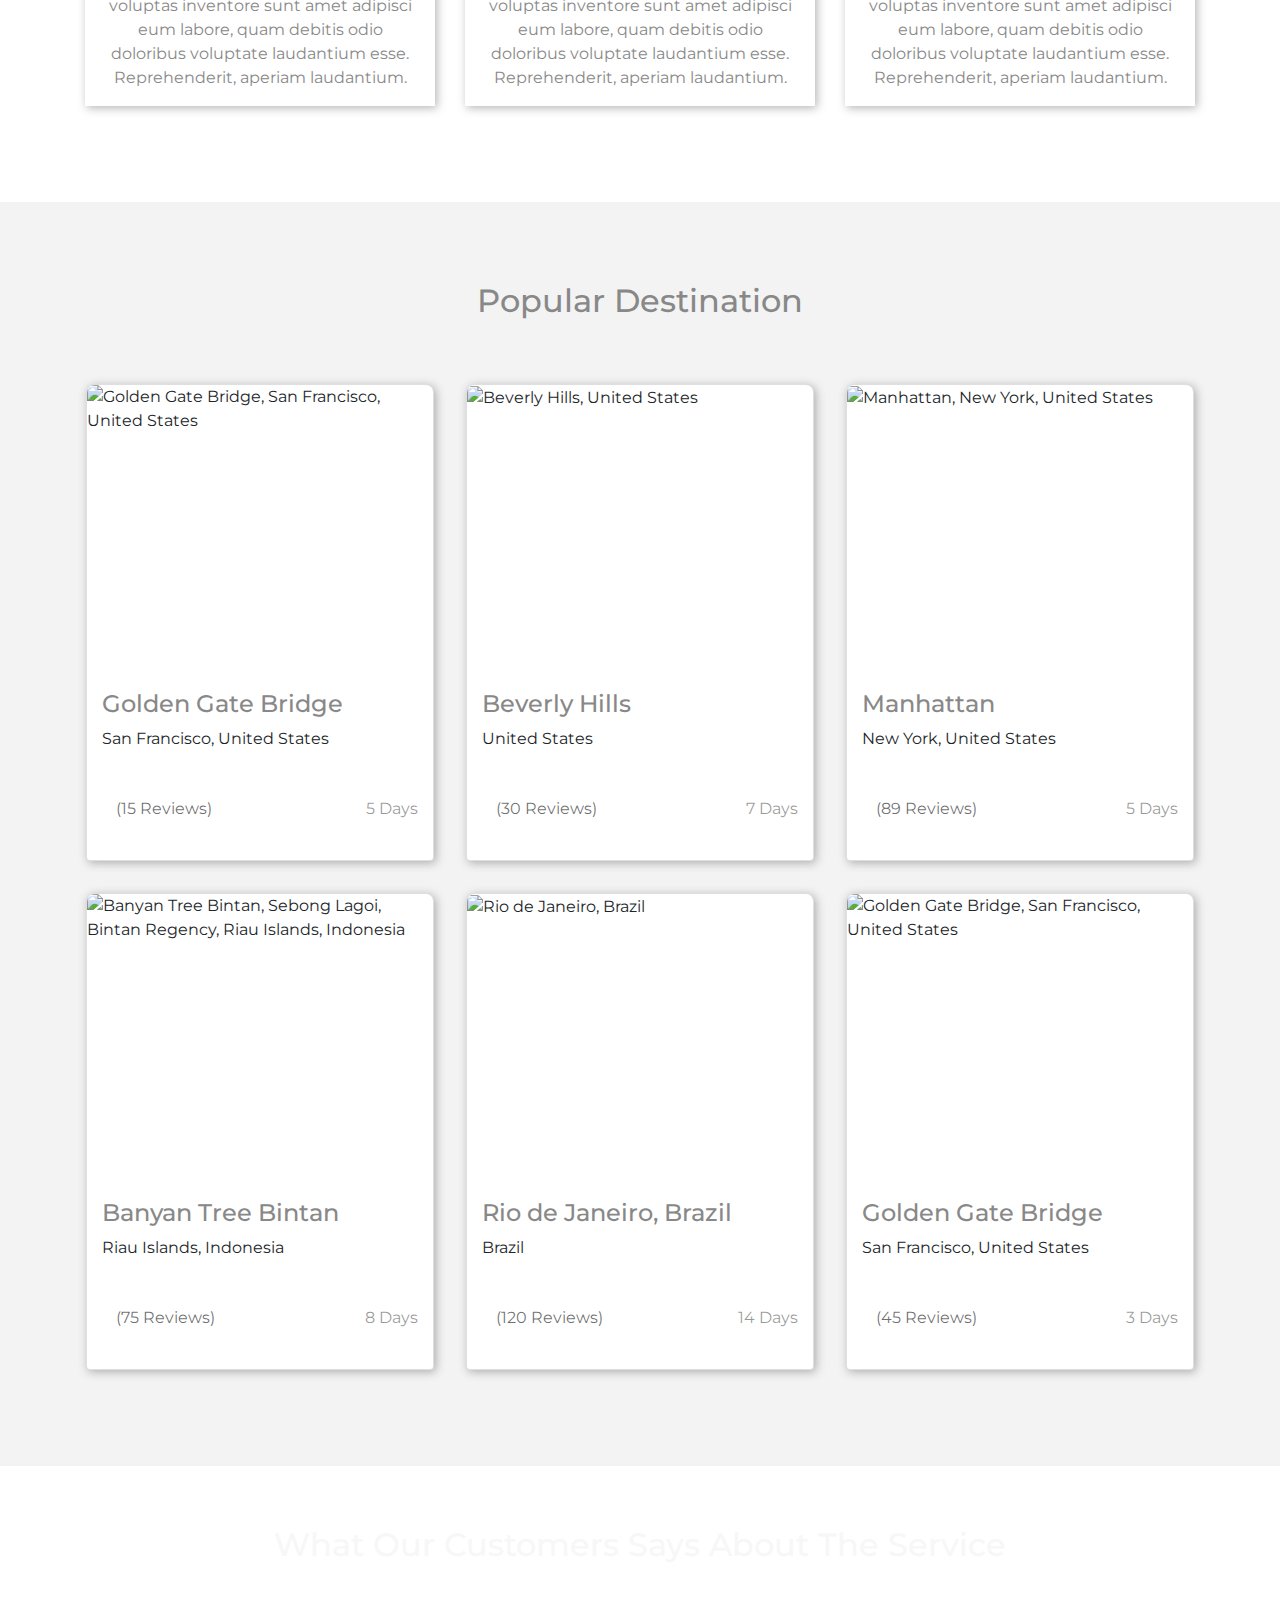
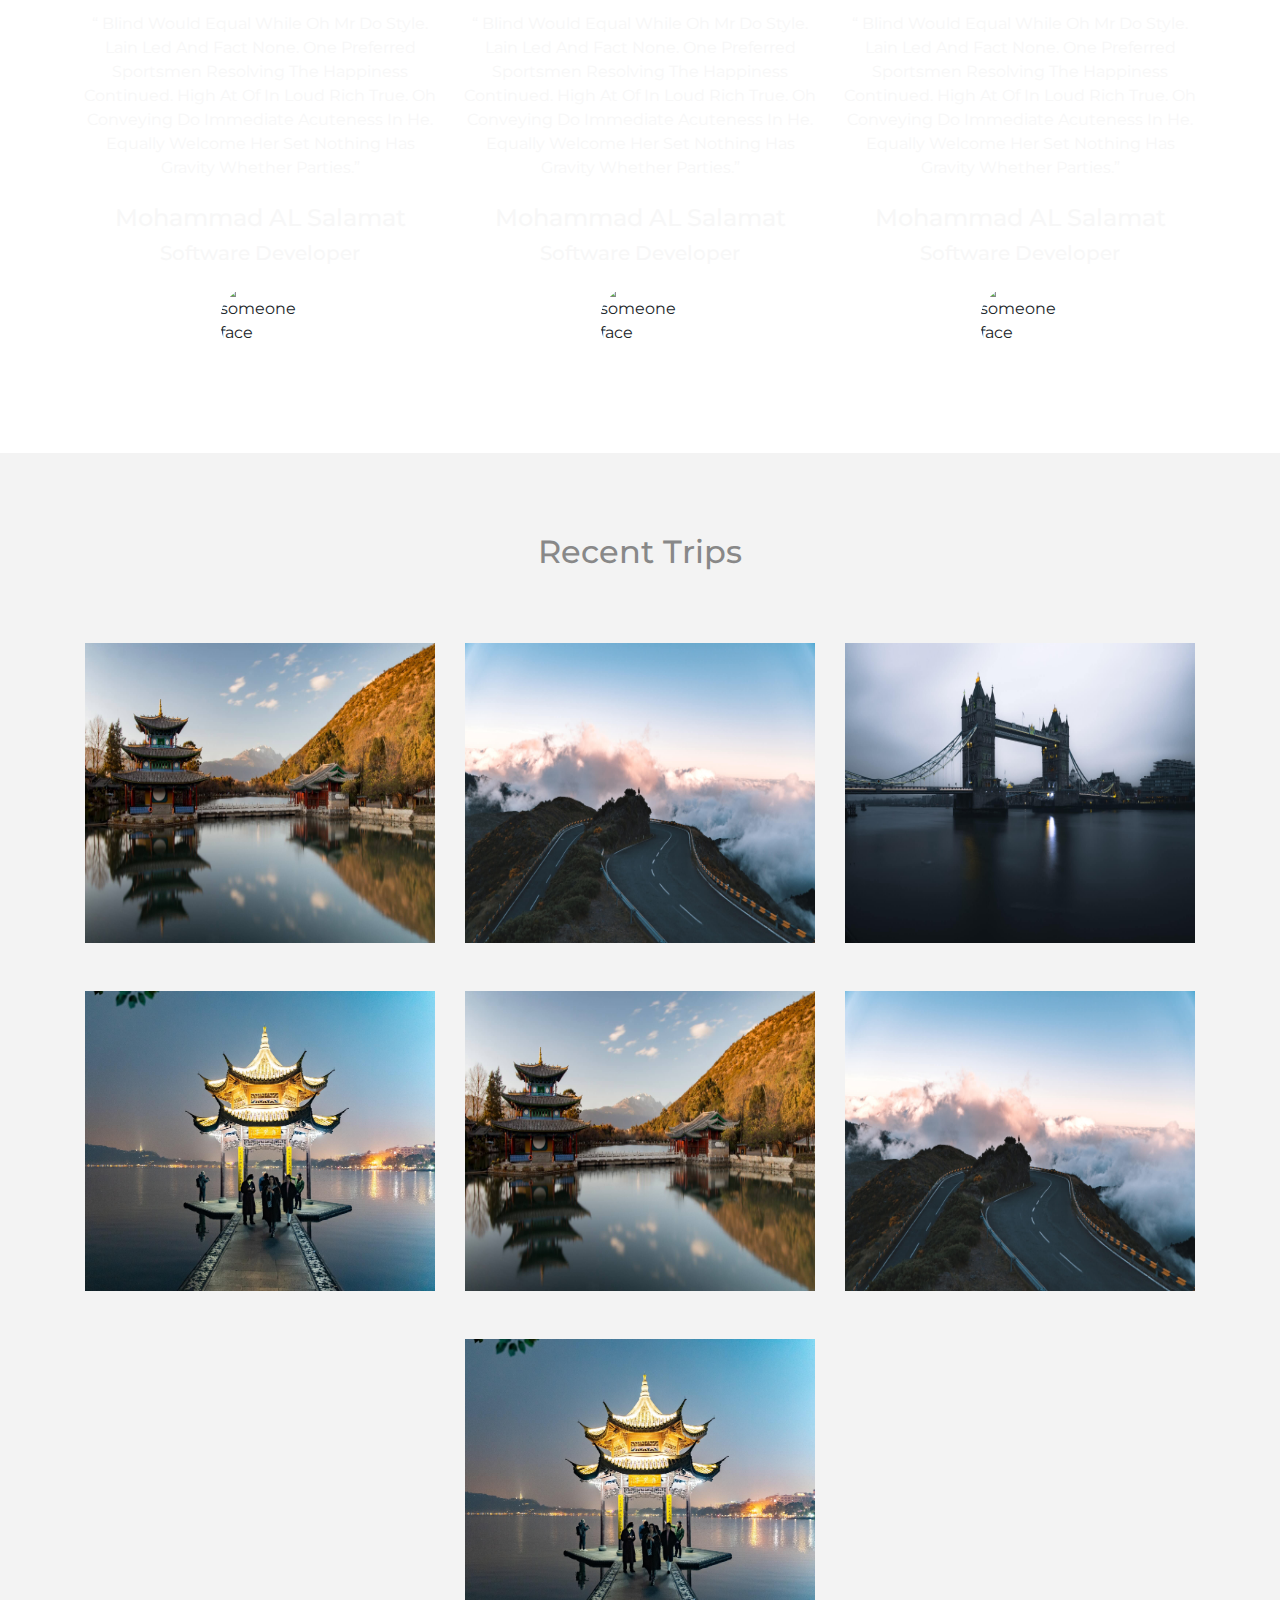
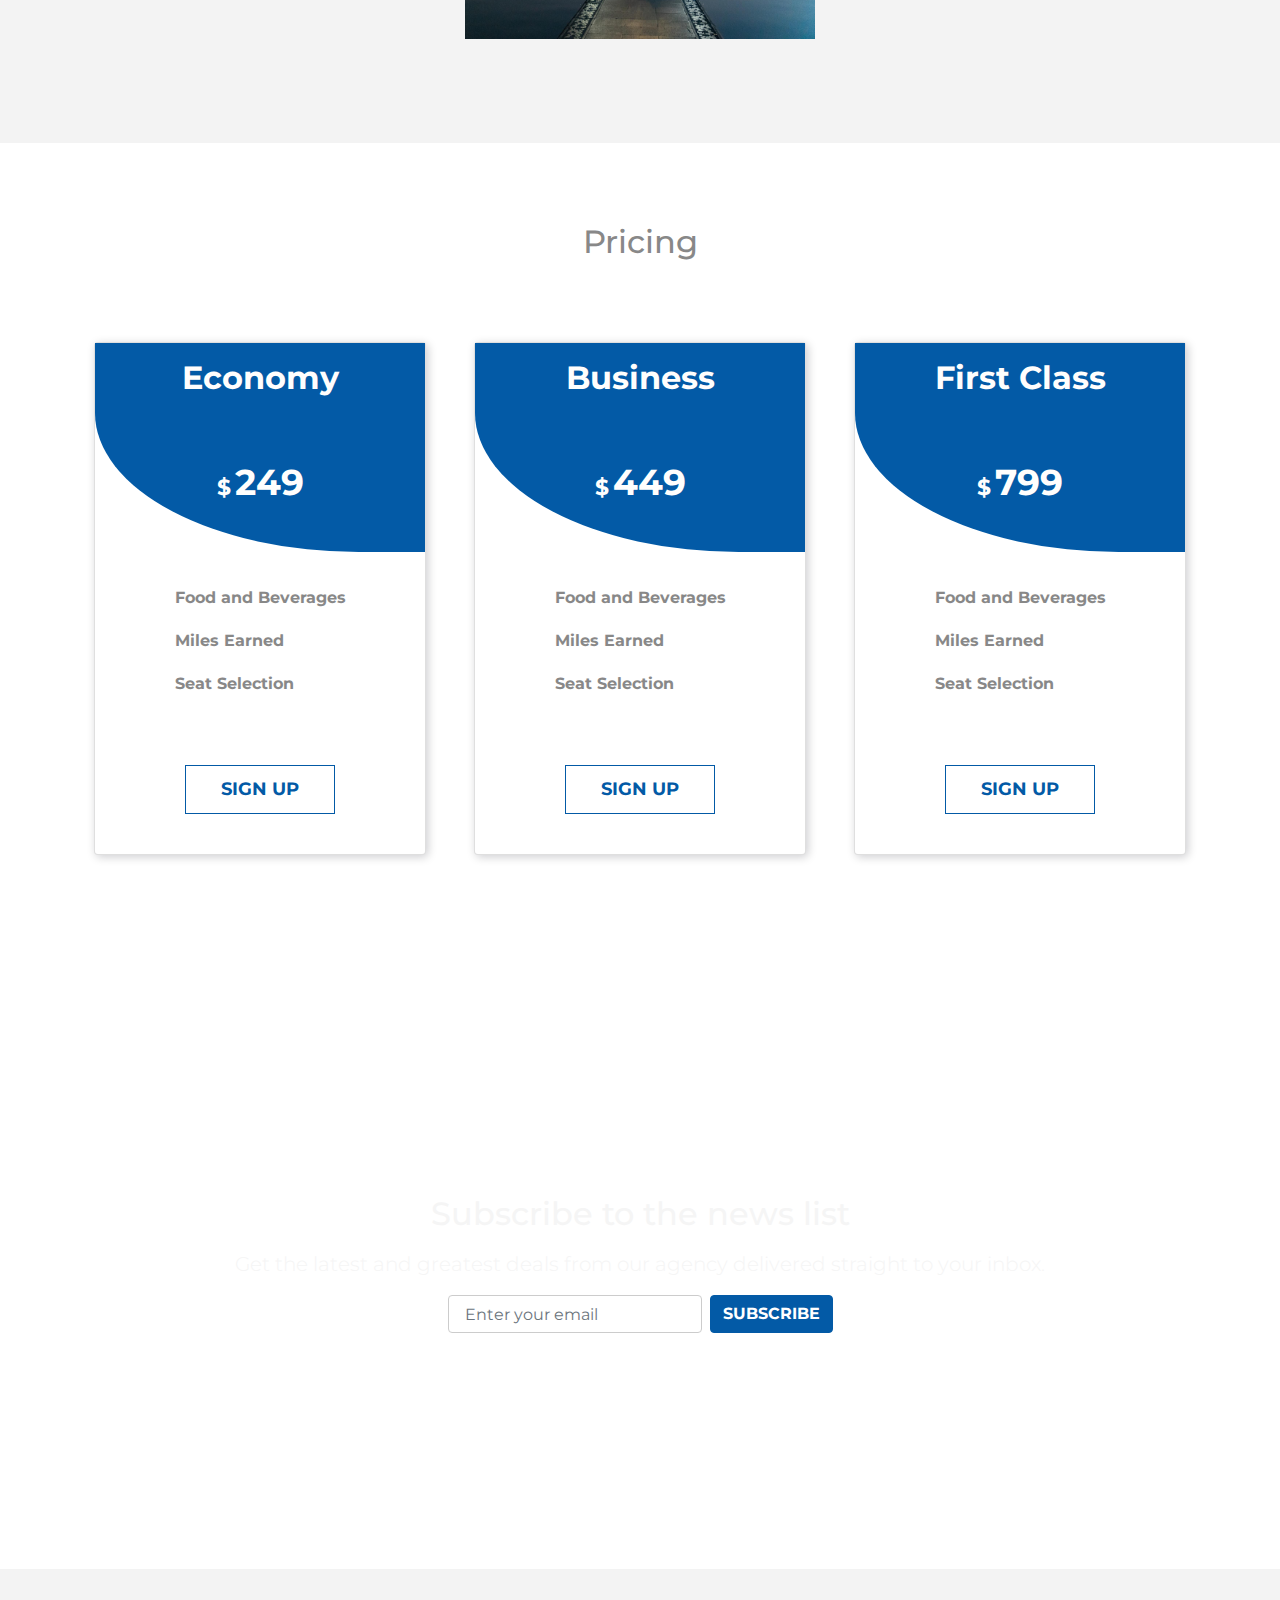
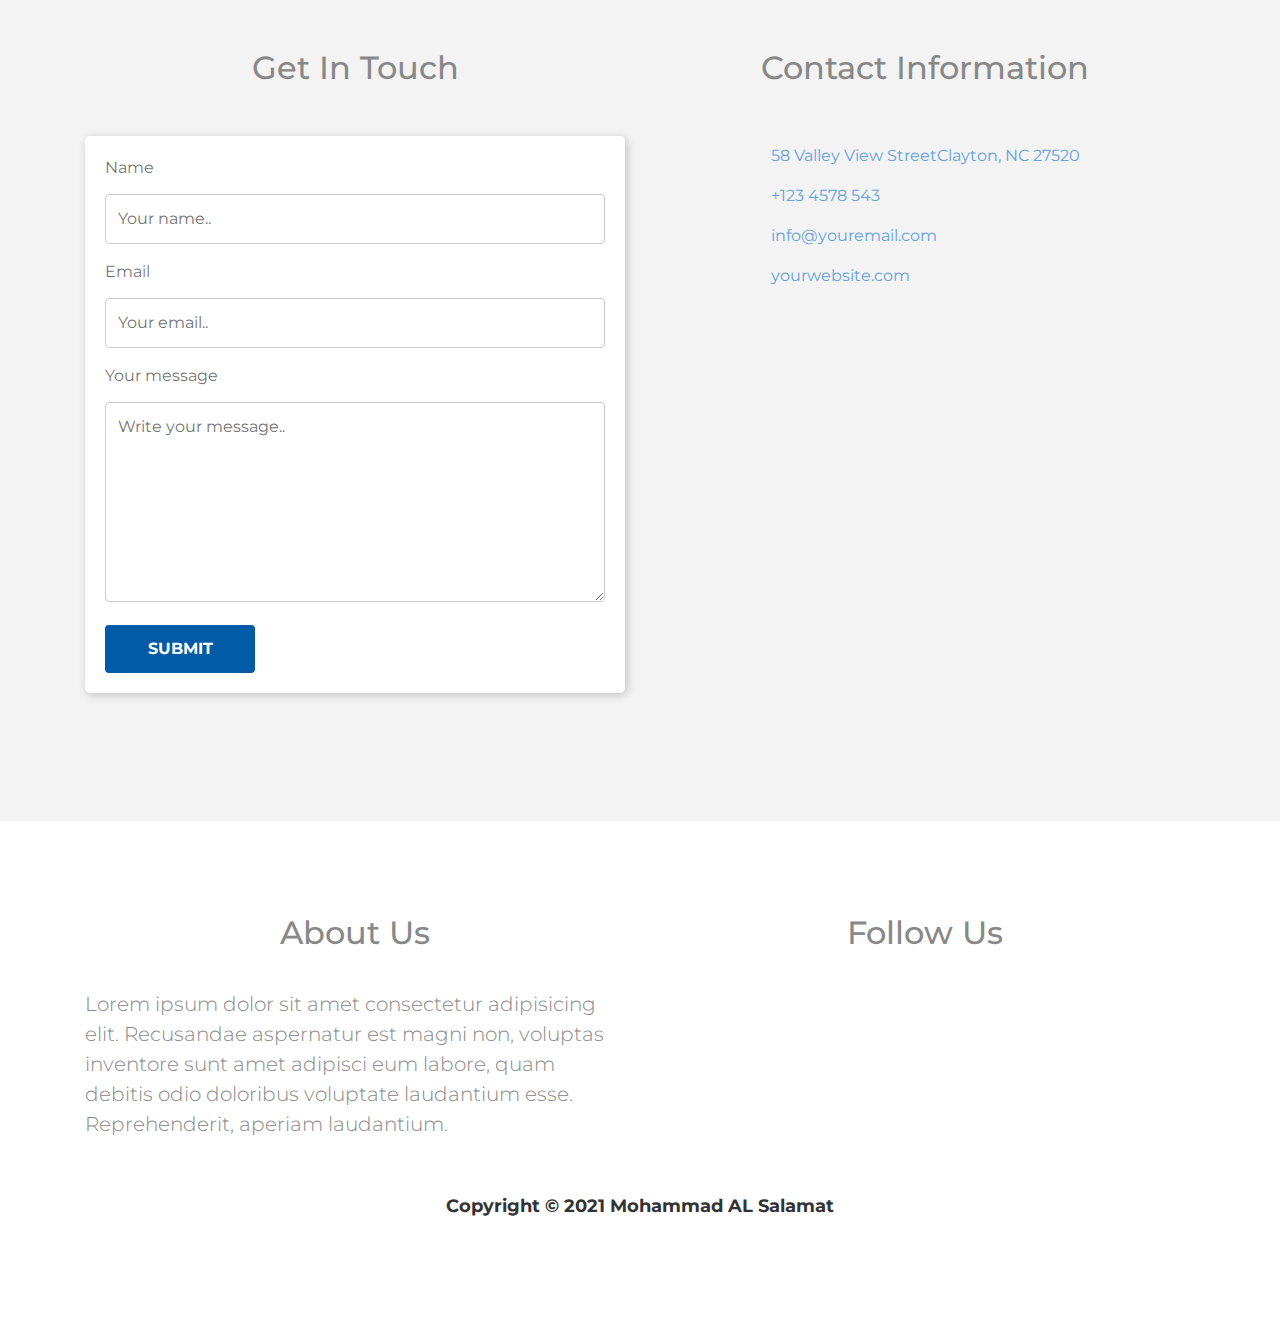
==== commit f7aac6c6: "Update index.html" ====
--- a/HTML Template 1/index.html
+++ b/HTML Template 1/index.html
@@ -583,7 +583,7 @@
                     </div>
                 </section>
                 <section class="col-sm-12 ">
-                    <h3 class="copyright p-4 text-center font-weight-bold ">Copyright &copy; 2020 Mohammad AL Salamat</h3>
+                    <h3 class="copyright p-4 text-center font-weight-bold ">Copyright &copy; 2021 Mohammad AL Salamat</h3>
                 </section>
             </div>
         </div>
